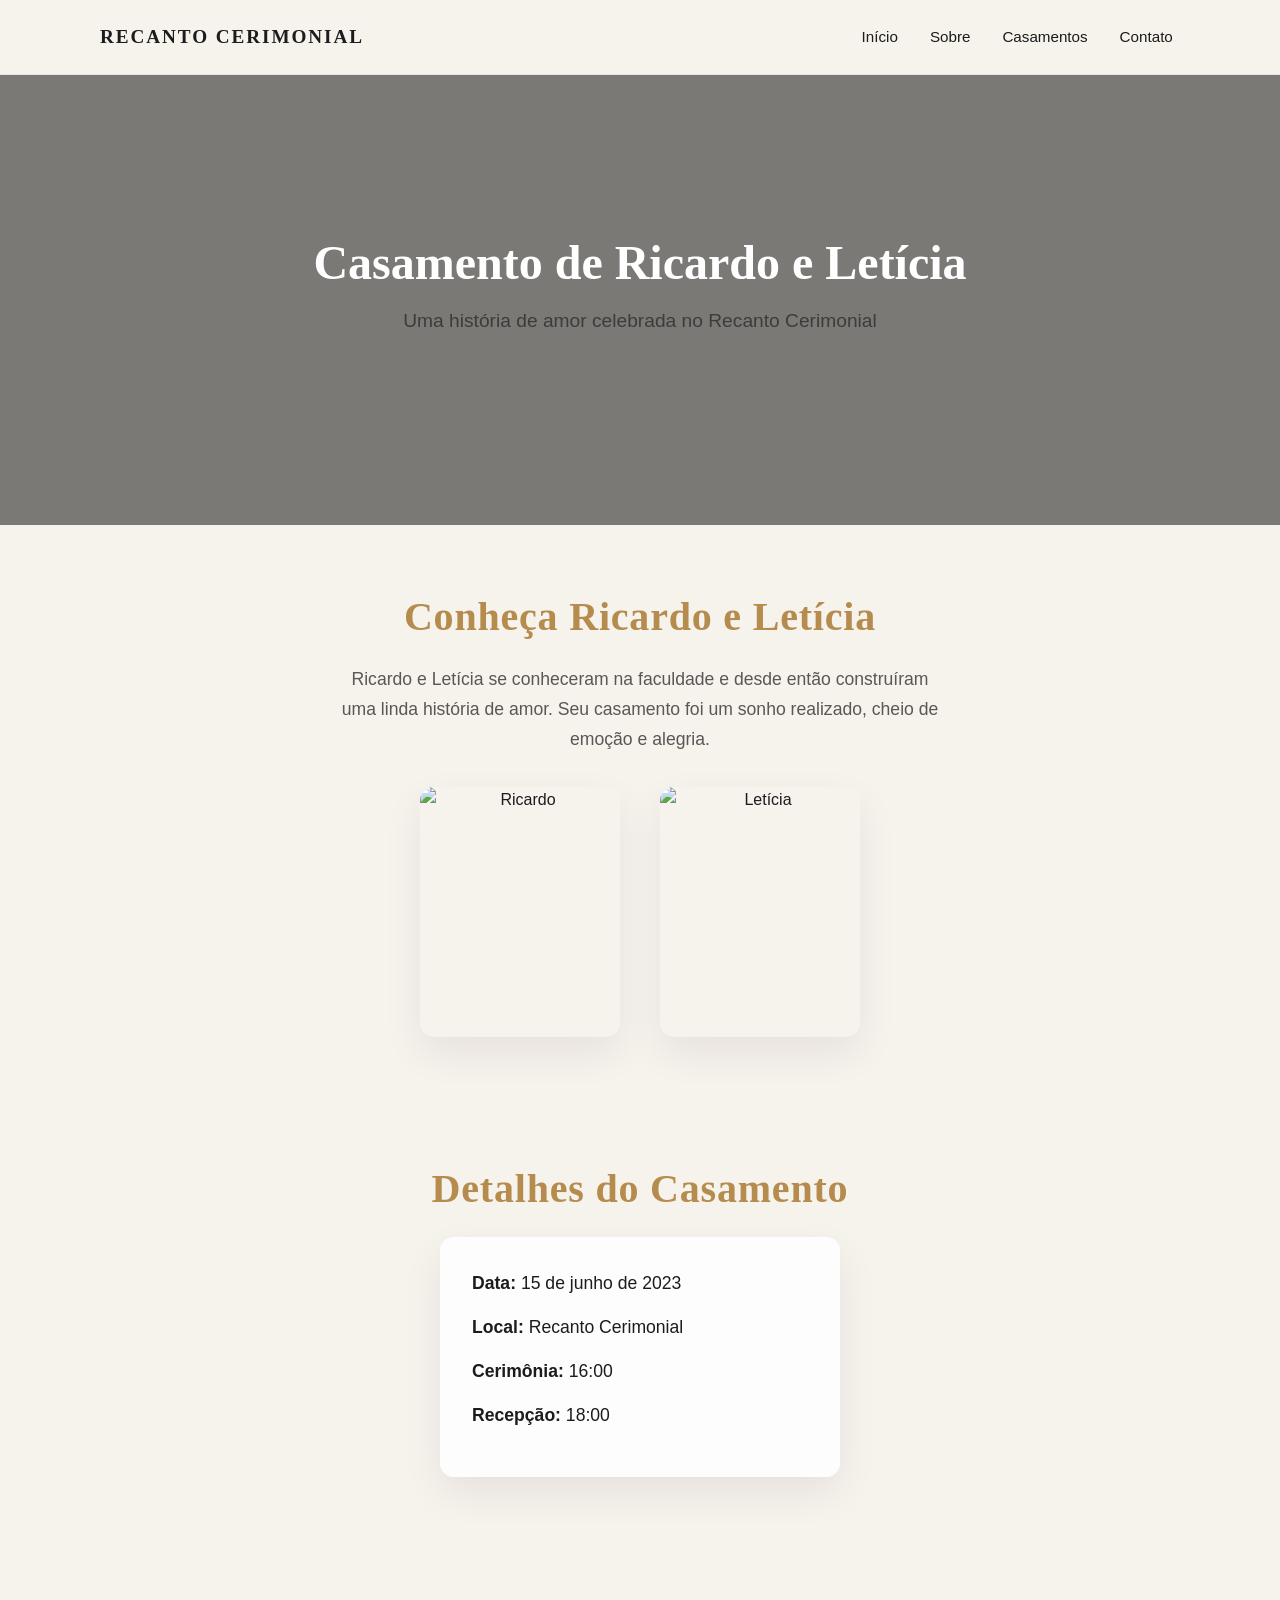
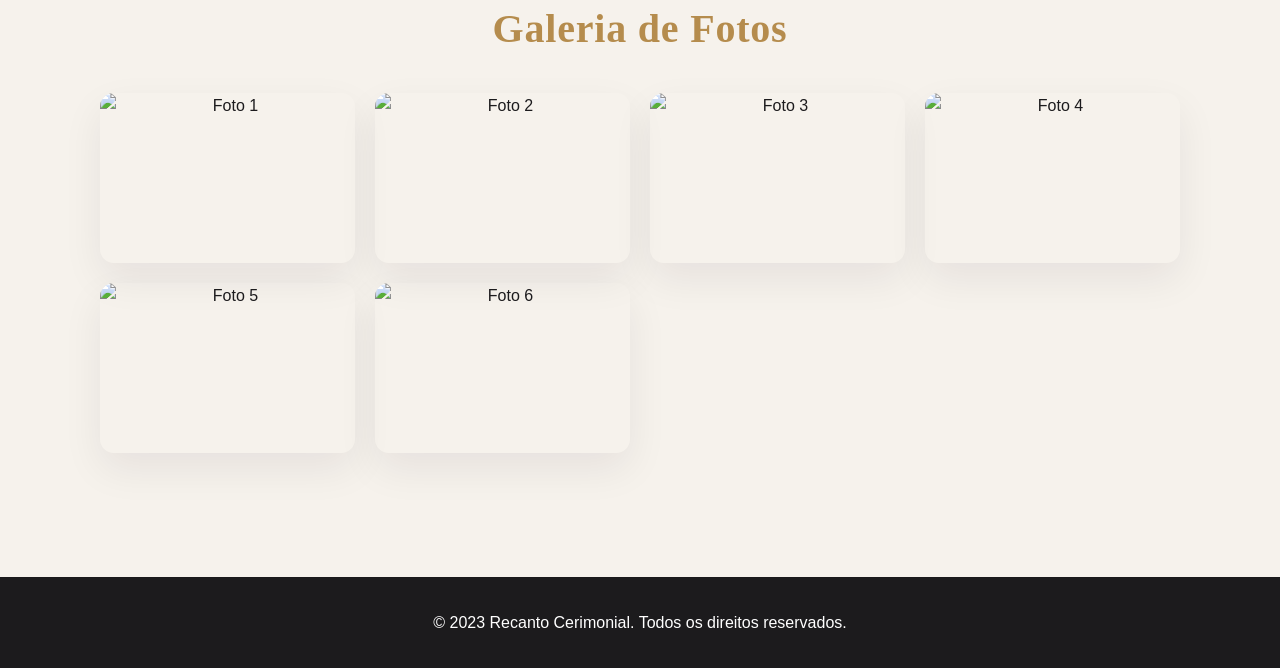
==== Recanto Cerimonial/RicardoLeticia.html @ 312cc9d9 "Pagina exemplo" ====
<!DOCTYPE html>
<html lang="pt-BR">
<head>
    <meta charset="UTF-8">
    <meta name="viewport" content="width=device-width, initial-scale=1.0">
    <title>Casamento de Ricardo e Letícia - Recanto Cerimonial</title>
    <link rel="stylesheet" href="css/styles.css">
    <link rel="stylesheet" href="css/RicardoLeticia.css">
</head>
<body>
    <!-- Header -->
    <header class="site-header">
        <div class="container header-inner">
            <a href="index.html" class="logo">Recanto Cerimonial</a>
            <nav class="nav">
                <a href="index.html">Início</a>
                <a href="#sobre">Sobre</a>
                <a href="#casamentos">Casamentos</a>
                <a href="#contato">Contato</a>
            </nav>
        </div>
    </header>

    <!-- Hero Section -->
    <section class="hero">
        <div class="container">
            <h1>Casamento de Ricardo e Letícia</h1>
            <p>Uma história de amor celebrada no Recanto Cerimonial</p>
        </div>
    </section>

    <!-- The Couple -->
    <section class="couple">
        <div class="container">
            <h2>Conheça Ricardo e Letícia</h2>
            <p>Ricardo e Letícia se conheceram na faculdade e desde então construíram uma linda história de amor. Seu casamento foi um sonho realizado, cheio de emoção e alegria.</p>
            <div class="couple-photos">
                <img src="images/ricardo.jpg" alt="Ricardo" width="200" height="250">
                <img src="images/leticia.jpg" alt="Letícia" width="200" height="250">
            </div>
        </div>
    </section>

    <!-- Wedding Details -->
    <section class="details">
        <div class="container">
            <h2>Detalhes do Casamento</h2>
            <ul>
                <li><strong>Data:</strong> 15 de junho de 2023</li>
                <li><strong>Local:</strong> Recanto Cerimonial</li>
                <li><strong>Cerimônia:</strong> 16:00</li>
                <li><strong>Recepção:</strong> 18:00</li>
            </ul>
        </div>
    </section>

    <!-- Gallery -->
    <section class="gallery">
        <div class="container">
            <h2>Galeria de Fotos</h2>
            <div class="photos">
                <img src="images/wedding1.jpg" alt="Foto 1" width="300" height="200">
                <img src="images/wedding2.jpg" alt="Foto 2" width="300" height="200">
                <img src="images/wedding3.jpg" alt="Foto 3" width="300" height="200">
                <img src="images/wedding4.jpg" alt="Foto 4" width="300" height="200">
                <img src="images/wedding5.jpg" alt="Foto 5" width="300" height="200">
                <img src="images/wedding6.jpg" alt="Foto 6" width="300" height="200">
            </div>
        </div>
    </section>

    <!-- Footer -->
    <footer class="site-footer">
        <div class="container">
            <p>&copy; 2023 Recanto Cerimonial. Todos os direitos reservados.</p>
        </div>
    </footer>
</body>
</html>
---- Recanto Cerimonial/css/styles.css ----
/* Reset Básico */
* {
  box-sizing: border-box;
  margin: 0;
  padding: 0;
}

:root {
  --color-bg: #f6f2ec;
  --color-primary: #b58c4d;
  --color-primary-dark: #8c6d3f;
  --color-text: #1c1b1d;
  --color-muted: rgba(28, 27, 29, 0.72);
  --color-card: rgba(255, 255, 255, 0.88);
  --color-border: rgba(28, 27, 29, 0.12);
  --shadow: 0 16px 40px rgba(25, 21, 49, 0.07);
  --radius: 14px;
  --max-width: 1080px;
  --font: "Inter", -apple-system, BlinkMacSystemFont, "Segoe UI", Roboto, sans-serif;
  --font-heading: "Playfair Display", serif;
}

html, body {
  height: 100%;
}

body {
  font-family: var(--font);
  background: var(--color-bg);
  color: var(--color-text);
  line-height: 1.6;
}

::selection {
  background: rgba(181, 140, 77, 0.35);
}

a {
  color: inherit;
  text-decoration: none;
}

.container {
  width: min(92%, var(--max-width));
  margin: 0 auto;
}

/* Header */
.site-header {
  position: sticky;
  top: 0;
  background: rgba(246, 242, 236, 0.82);
  backdrop-filter: blur(12px);
  border-bottom: 1px solid rgba(0, 0, 0, 0.06);
  z-index: 10;
}

.header-inner {
  display: flex;
  align-items: center;
  justify-content: space-between;
  padding: 1.2rem 0;
}

.logo {
  font-family: var(--font-heading);
  font-weight: 700;
  letter-spacing: 0.1em;
  font-size: 1.2rem;
  text-transform: uppercase;
}

.nav {
  display: flex;
  align-items: center;
  gap: 1.1rem;
}

.nav a {
  font-size: 0.95rem;
  padding: 0.35rem 0.45rem;
  border-radius: 10px;
  transition: background 0.2s ease;
  font-weight: 500;
}

.nav a:hover {
  background: rgba(181, 140, 77, 0.12);
}

.btn-primary {
  display: inline-flex;
  align-items: center;
  justify-content: center;
  padding: 0.75rem 1.35rem;
  background: linear-gradient(135deg, rgba(181, 140, 77, 1), rgba(140, 109, 63, 1));
  border: none;
  border-radius: 999px;
  color: #fff;
  cursor: pointer;
  font-weight: 600;
  transition: transform 0.2s ease, box-shadow 0.2s ease;
  text-decoration: none;
}

.btn-primary:hover {
  transform: translateY(-1px);
  box-shadow: 0 18px 45px rgba(181, 140, 77, 0.35);
}

/* Hero */
.hero {
  padding: 5rem 0 4rem;
  background: radial-gradient(circle at top center, rgba(255,255,255,0.7) 0%, rgba(246,242,236,1) 55%);
}

.hero-content {
  display: grid;
  grid-template-columns: 1.1fr 1fr;
  gap: 3rem;
  align-items: center;
}

.hero h1 {
  font-family: var(--font-heading);
  font-size: clamp(2rem, 4vw, 3.1rem);
  margin-bottom: 1.1rem;
  line-height: 1.15;
}

.hero p {
  margin-bottom: 1.8rem;
  color: var(--color-muted);
  max-width: 520px;
}

.hero-image {
  height: 420px;
  border-radius: calc(var(--radius) * 1.2);
  background: linear-gradient(140deg, rgba(0, 0, 0, 0.42), rgba(0, 0, 0, 0.12)),
    url("https://storage.alboom.ninja/sites/5809/albuns/1065641/onde-casar-em-gramado-casamento-dos-sonhos.jpg?t=1663327310") center/cover no-repeat;
  box-shadow: var(--shadow);
  border: 1px solid var(--color-border);
}

/* Seções */
section {
  padding: 4rem 0;
}

section h2 {
  font-size: 2rem;
  margin-bottom: 1.1rem;
  text-align: center;
  font-family: var(--font-heading);
  letter-spacing: 0.02em;
}

section p {
  color: var(--color-muted);
  text-align: center;
  max-width: 760px;
  margin: 0 auto 2.4rem;
}

.sobre {
  background: rgba(255, 255, 255, 0.75);
}

.servicos .cards {
  display: grid;
  grid-template-columns: repeat(auto-fit, minmax(240px, 1fr));
  gap: 1.6rem;
  margin-top: 1.5rem;
}

.card {
  padding: 1.8rem 1.6rem;
  border-radius: var(--radius);
  background: var(--color-card);
  box-shadow: var(--shadow);
  border: 1px solid var(--color-border);
}

.card h3 {
  margin-bottom: 0.7rem;
  font-family: var(--font-heading);
}

/* Form */
.agendar .form {
  max-width: 800px;
  margin: 0 auto;
  padding: 2.2rem;
  border-radius: var(--radius);
  background: rgba(255, 255, 255, 0.85);
  box-shadow: var(--shadow);
  border: 1px solid var(--color-border);
}

.form-grid {
  display: grid;
  grid-template-columns: repeat(auto-fit, minmax(220px, 1fr));
  gap: 1.25rem;
}

label {
  display: flex;
  flex-direction: column;
  font-weight: 600;
  font-size: 0.95rem;
  color: var(--color-text);
}

input,
textarea {
  margin-top: 0.6rem;
  padding: 0.75rem 0.85rem;
  border-radius: 12px;
  border: 1px solid rgba(28, 27, 29, 0.14);
  background: rgba(255, 255, 255, 0.9);
  font-family: inherit;
  font-size: 0.95rem;
  color: var(--color-text);
}

input:focus,
textarea:focus {
  outline: none;
  border-color: rgba(181, 140, 77, 0.8);
  box-shadow: 0 0 0 4px rgba(181, 140, 77, 0.18);
}

.full-width {
  width: 100%;
  margin-top: 1.4rem;
}

.form button {
  margin-top: 1.6rem;
  width: 100%;
  letter-spacing: 0.04em;
}

/* Depoimentos */
.depoimentos {
  background: rgba(255, 255, 255, 0.6);
}

.testimonials {
  display: grid;
  grid-template-columns: repeat(auto-fit, minmax(240px, 1fr));
  gap: 1.4rem;
  margin-top: 1.2rem;
}

blockquote {
  padding: 1.6rem;
  border-radius: var(--radius);
  background: var(--color-card);
  box-shadow: var(--shadow);
  border-left: 4px solid rgba(181, 140, 77, 0.9);
  color: var(--color-muted);
  font-style: italic;
}

blockquote footer {
  margin-top: 1rem;
  font-weight: 600;
  color: var(--color-text);
  font-style: normal;
}

/* Rodapé */
.site-footer {
  padding: 2.5rem 0 1.5rem;
  background: rgba(25, 21, 49, 0.04);
  border-top: 1px solid rgba(0, 0, 0, 0.06);
}

.footer-inner {
  display: flex;
  flex-wrap: wrap;
  gap: 2rem;
  justify-content: space-between;
  align-items: flex-start;
}

.footer-inner h3 {
  margin-bottom: 0.75rem;
}

.footer-links {
  display: flex;
  flex-direction: column;
  gap: 0.35rem;
}

.footer-links a {
  font-weight: 600;
  color: var(--color-muted);
}

.footer-links a:hover {
  color: var(--color-text);
}

.footer-bottom {
  margin-top: 2rem;
  text-align: center;
  color: var(--color-muted);
  font-size: 0.9rem;
}

/* Responsividade */
@media (max-width: 900px) {
  .hero-content {
    grid-template-columns: 1fr;
  }

  .hero-image {
    height: 320px;
  }

  .header-inner {
    flex-direction: column;
    gap: 1rem;
  }

  .nav {
    flex-wrap: wrap;
    justify-content: center;
  }
}

@media (max-width: 520px) {
  .btn-primary {
    width: 100%;
  }

  .form button {
    max-width: 420px;
  }
}
---- Recanto Cerimonial/css/RicardoLeticia.css ----
/* Estilos específicos para a página de Ricardo e Letícia */

.hero {
    background: linear-gradient(rgba(0,0,0,0.5), rgba(0,0,0,0.5)), url('images/hero-wedding.jpg') center/cover no-repeat;
    color: white;
    text-align: center;
    padding: 100px 0;
    min-height: 50vh;
    display: flex;
    align-items: center;
}

.hero h1 {
    font-family: var(--font-heading);
    font-size: 3rem;
    margin-bottom: 1rem;
}

.hero p {
    font-size: 1.2rem;
    opacity: 0.9;
}

.couple, .details, .gallery {
    padding: 60px 0;
    text-align: center;
}

.couple h2, .details h2, .gallery h2 {
    font-family: var(--font-heading);
    font-size: 2.5rem;
    margin-bottom: 1rem;
    color: var(--color-primary);
}

.couple p {
    max-width: 600px;
    margin: 0 auto 2rem;
    font-size: 1.1rem;
    line-height: 1.7;
}

.couple-photos {
    display: flex;
    justify-content: center;
    gap: 40px;
    flex-wrap: wrap;
}

.couple-photos img {
    border-radius: var(--radius);
    box-shadow: var(--shadow);
    transition: transform 0.3s ease;
}

.couple-photos img:hover {
    transform: scale(1.05);
}

.details ul {
    list-style: none;
    max-width: 400px;
    margin: 0 auto;
    text-align: left;
    background: var(--color-card);
    padding: 2rem;
    border-radius: var(--radius);
    box-shadow: var(--shadow);
}

.details li {
    margin-bottom: 1rem;
    font-size: 1.1rem;
}

.photos {
    display: grid;
    grid-template-columns: repeat(auto-fit, minmax(250px, 1fr));
    gap: 20px;
    margin-top: 2rem;
}

.photos img {
    width: 100%;
    height: auto;
    border-radius: var(--radius);
    box-shadow: var(--shadow);
    transition: transform 0.3s ease;
}

.photos img:hover {
    transform: scale(1.02);
}

.site-footer {
    background: var(--color-text);
    color: white;
    text-align: center;
    padding: 2rem 0;
    margin-top: 4rem;
}

/* Responsividade */
@media (max-width: 768px) {
    .hero h1 {
        font-size: 2rem;
    }
    .couple h2, .details h2, .gallery h2 {
        font-size: 2rem;
    }
    .couple-photos {
        gap: 20px;
    }
    .photos {
        grid-template-columns: repeat(auto-fit, minmax(200px, 1fr));
    }
}
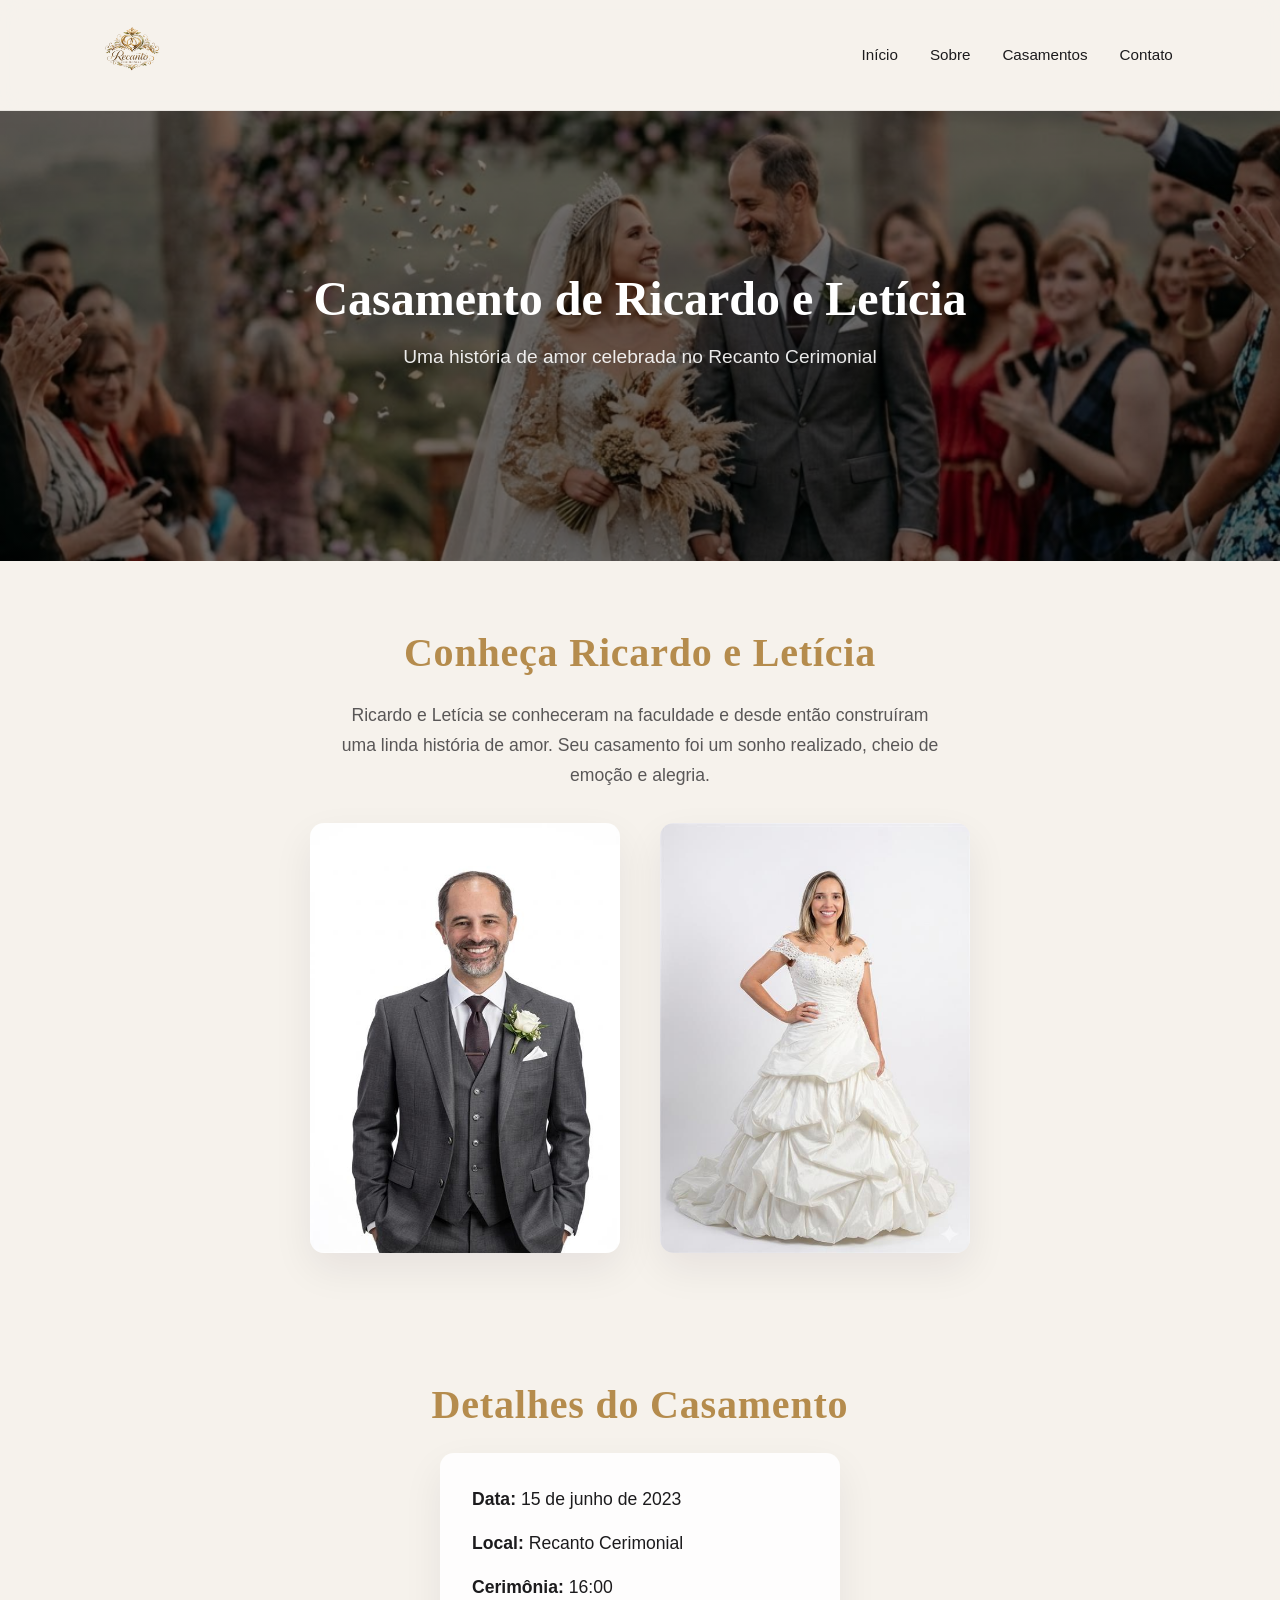
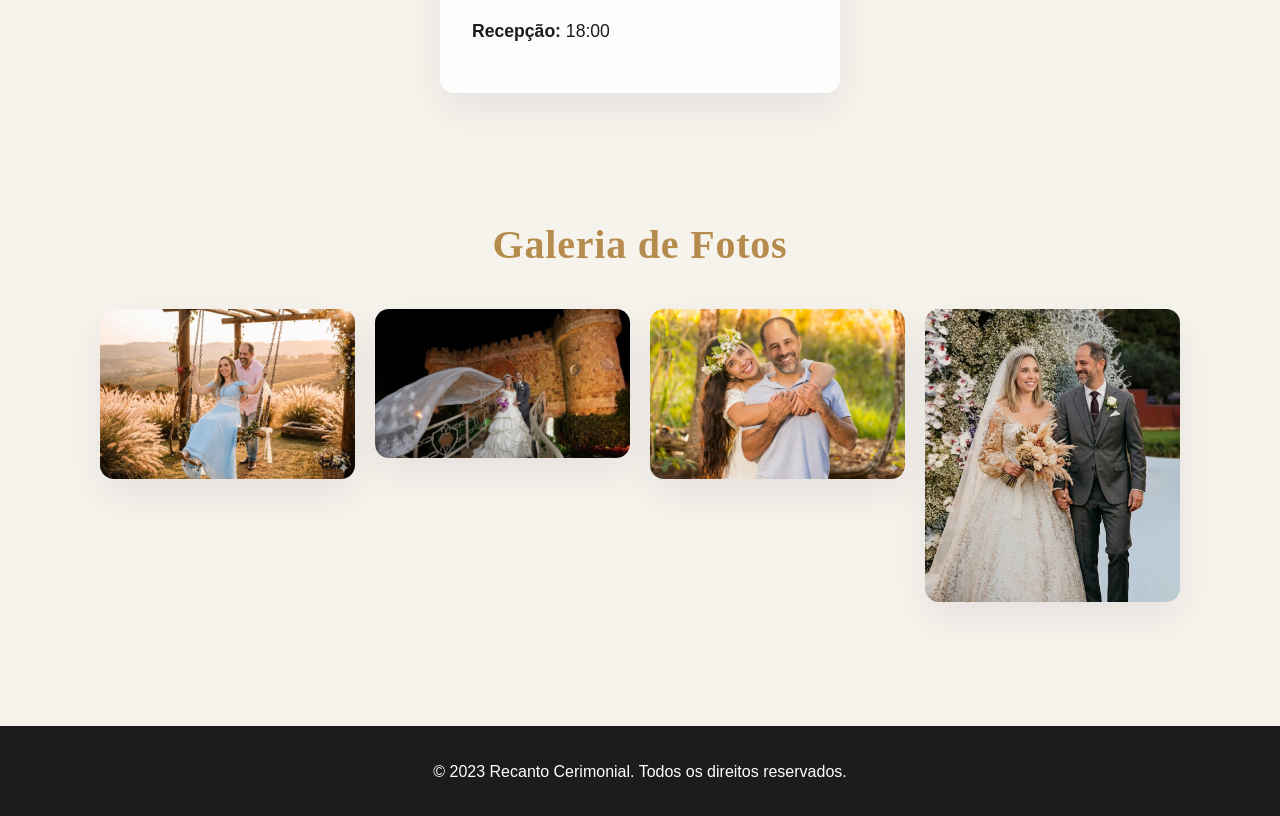
==== commit f73fb31e: "Imagens do Ricardo e Letícia" ====
--- a/Recanto Cerimonial/RicardoLeticia.html
+++ b/Recanto Cerimonial/RicardoLeticia.html
@@ -11,7 +11,7 @@
     <!-- Header -->
     <header class="site-header">
         <div class="container header-inner">
-            <a href="index.html" class="logo">Recanto Cerimonial</a>
+            <a href="index.html"><img src="./IMAGENS/Logo.png" alt="Logo Recanto Cerimonial" class="logo"></a>
             <nav class="nav">
                 <a href="index.html">Início</a>
                 <a href="#sobre">Sobre</a>
@@ -25,7 +25,7 @@
     <section class="hero">
         <div class="container">
             <h1>Casamento de Ricardo e Letícia</h1>
-            <p>Uma história de amor celebrada no Recanto Cerimonial</p>
+            <p style="color: white;">Uma história de amor celebrada no Recanto Cerimonial</p>
         </div>
     </section>
 
@@ -35,8 +35,8 @@
             <h2>Conheça Ricardo e Letícia</h2>
             <p>Ricardo e Letícia se conheceram na faculdade e desde então construíram uma linda história de amor. Seu casamento foi um sonho realizado, cheio de emoção e alegria.</p>
             <div class="couple-photos">
-                <img src="images/ricardo.jpg" alt="Ricardo" width="200" height="250">
-                <img src="images/leticia.jpg" alt="Letícia" width="200" height="250">
+                <img src="./IMAGENS/ricardo.jpg" alt="Ricardo" width="310" height="430">
+                <img src="./IMAGENS/leticia.jpg" alt="Letícia" width="310" height="430">
             </div>
         </div>
     </section>
@@ -59,12 +59,10 @@
         <div class="container">
             <h2>Galeria de Fotos</h2>
             <div class="photos">
-                <img src="images/wedding1.jpg" alt="Foto 1" width="300" height="200">
-                <img src="images/wedding2.jpg" alt="Foto 2" width="300" height="200">
-                <img src="images/wedding3.jpg" alt="Foto 3" width="300" height="200">
-                <img src="images/wedding4.jpg" alt="Foto 4" width="300" height="200">
-                <img src="images/wedding5.jpg" alt="Foto 5" width="300" height="200">
-                <img src="images/wedding6.jpg" alt="Foto 6" width="300" height="200">
+                <img src="./IMAGENS/Foto1.png" alt="Foto 1" width="300" height="200">
+                <img src="./IMAGENS/Foto2.png" alt="Foto 2" width="300" height="200">
+                <img src="./IMAGENS/Foto3.png" alt="Foto 3" width="300" height="200">
+                <img src="./IMAGENS/Foto4.png" alt="Foto 4" width="300" height="200">
             </div>
         </div>
     </section>
--- a/Recanto Cerimonial/css/styles.css
+++ b/Recanto Cerimonial/css/styles.css
@@ -68,6 +68,7 @@
   letter-spacing: 0.1em;
   font-size: 1.2rem;
   text-transform: uppercase;
+  width: 5vw;
 }
 
 .nav {
--- a/Recanto Cerimonial/css/RicardoLeticia.css
+++ b/Recanto Cerimonial/css/RicardoLeticia.css
@@ -1,7 +1,7 @@
 /* Estilos específicos para a página de Ricardo e Letícia */
 
 .hero {
-    background: linear-gradient(rgba(0,0,0,0.5), rgba(0,0,0,0.5)), url('images/hero-wedding.jpg') center/cover no-repeat;
+    background: linear-gradient(rgba(0,0,0,0.5), rgba(0,0,0,0.5)), url("../IMAGENS/CasamentoFundo.png") center/cover no-repeat;
     color: white;
     text-align: center;
     padding: 100px 0;
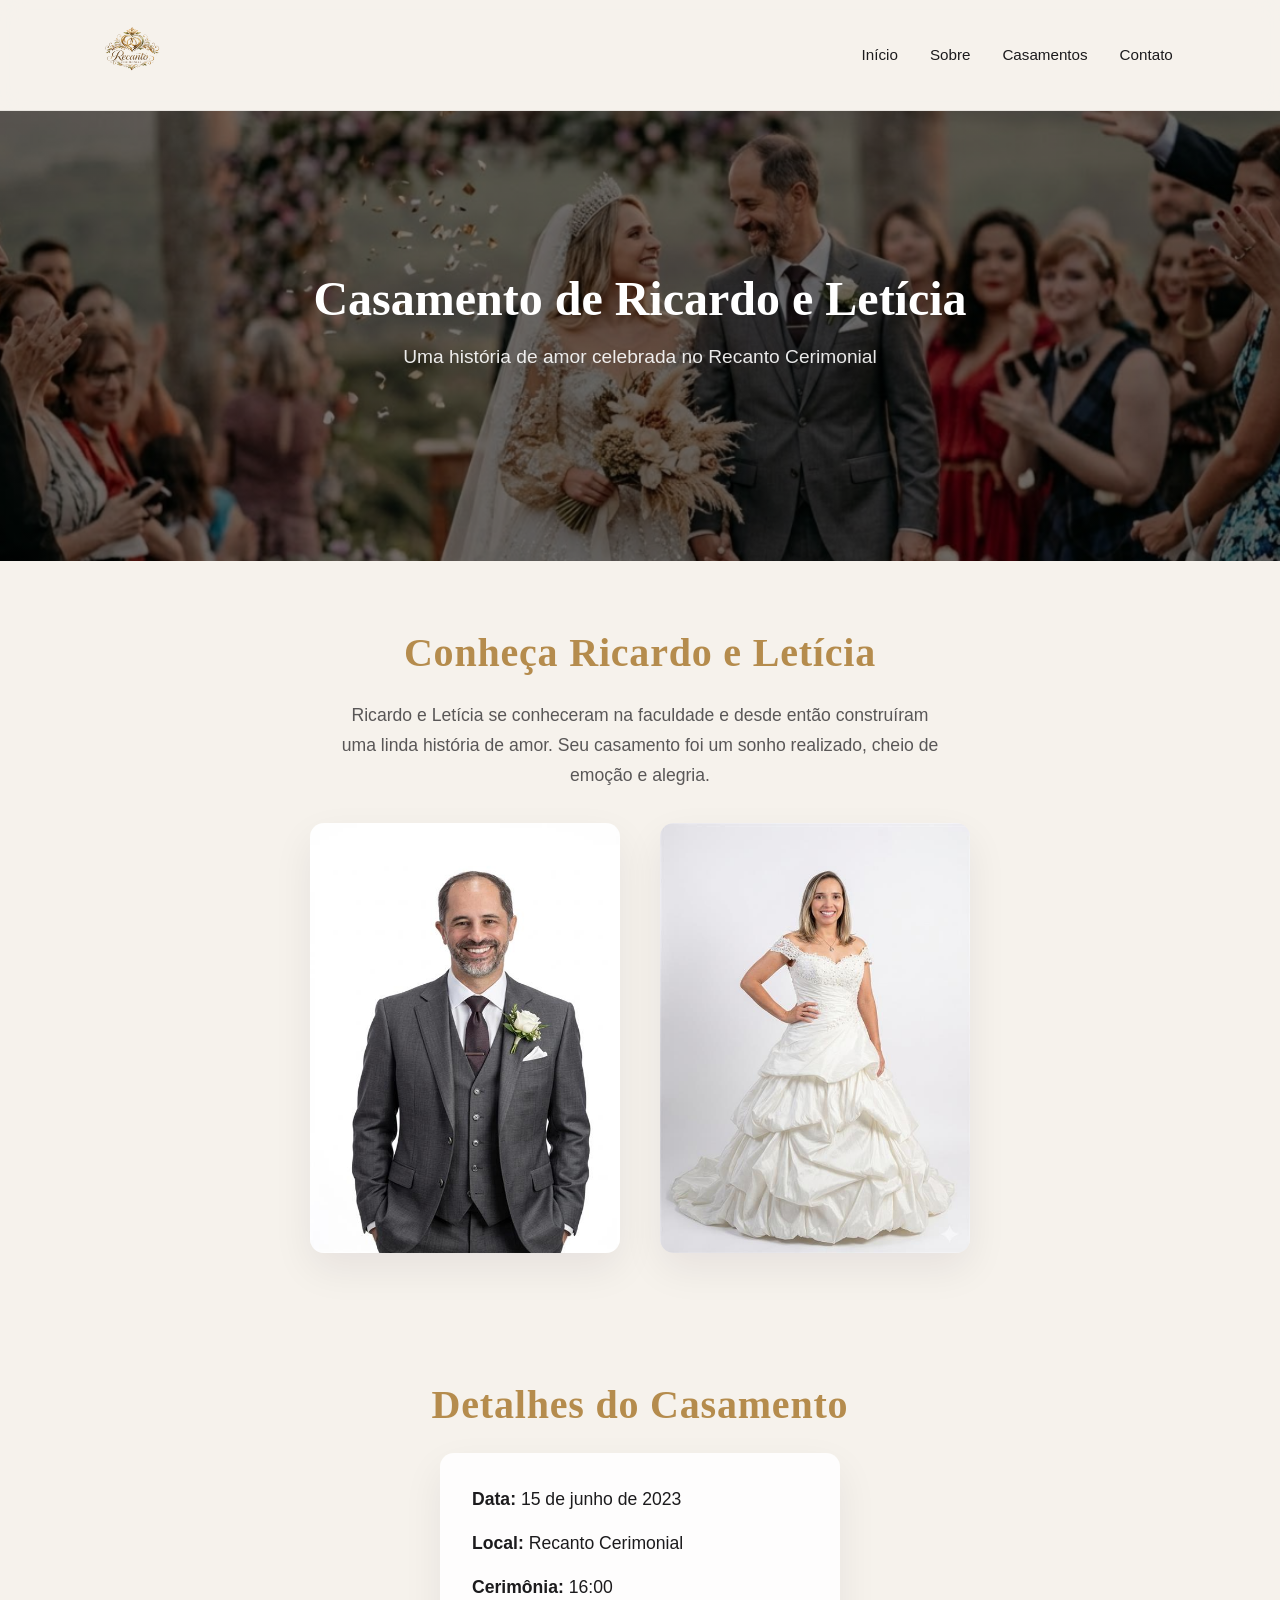
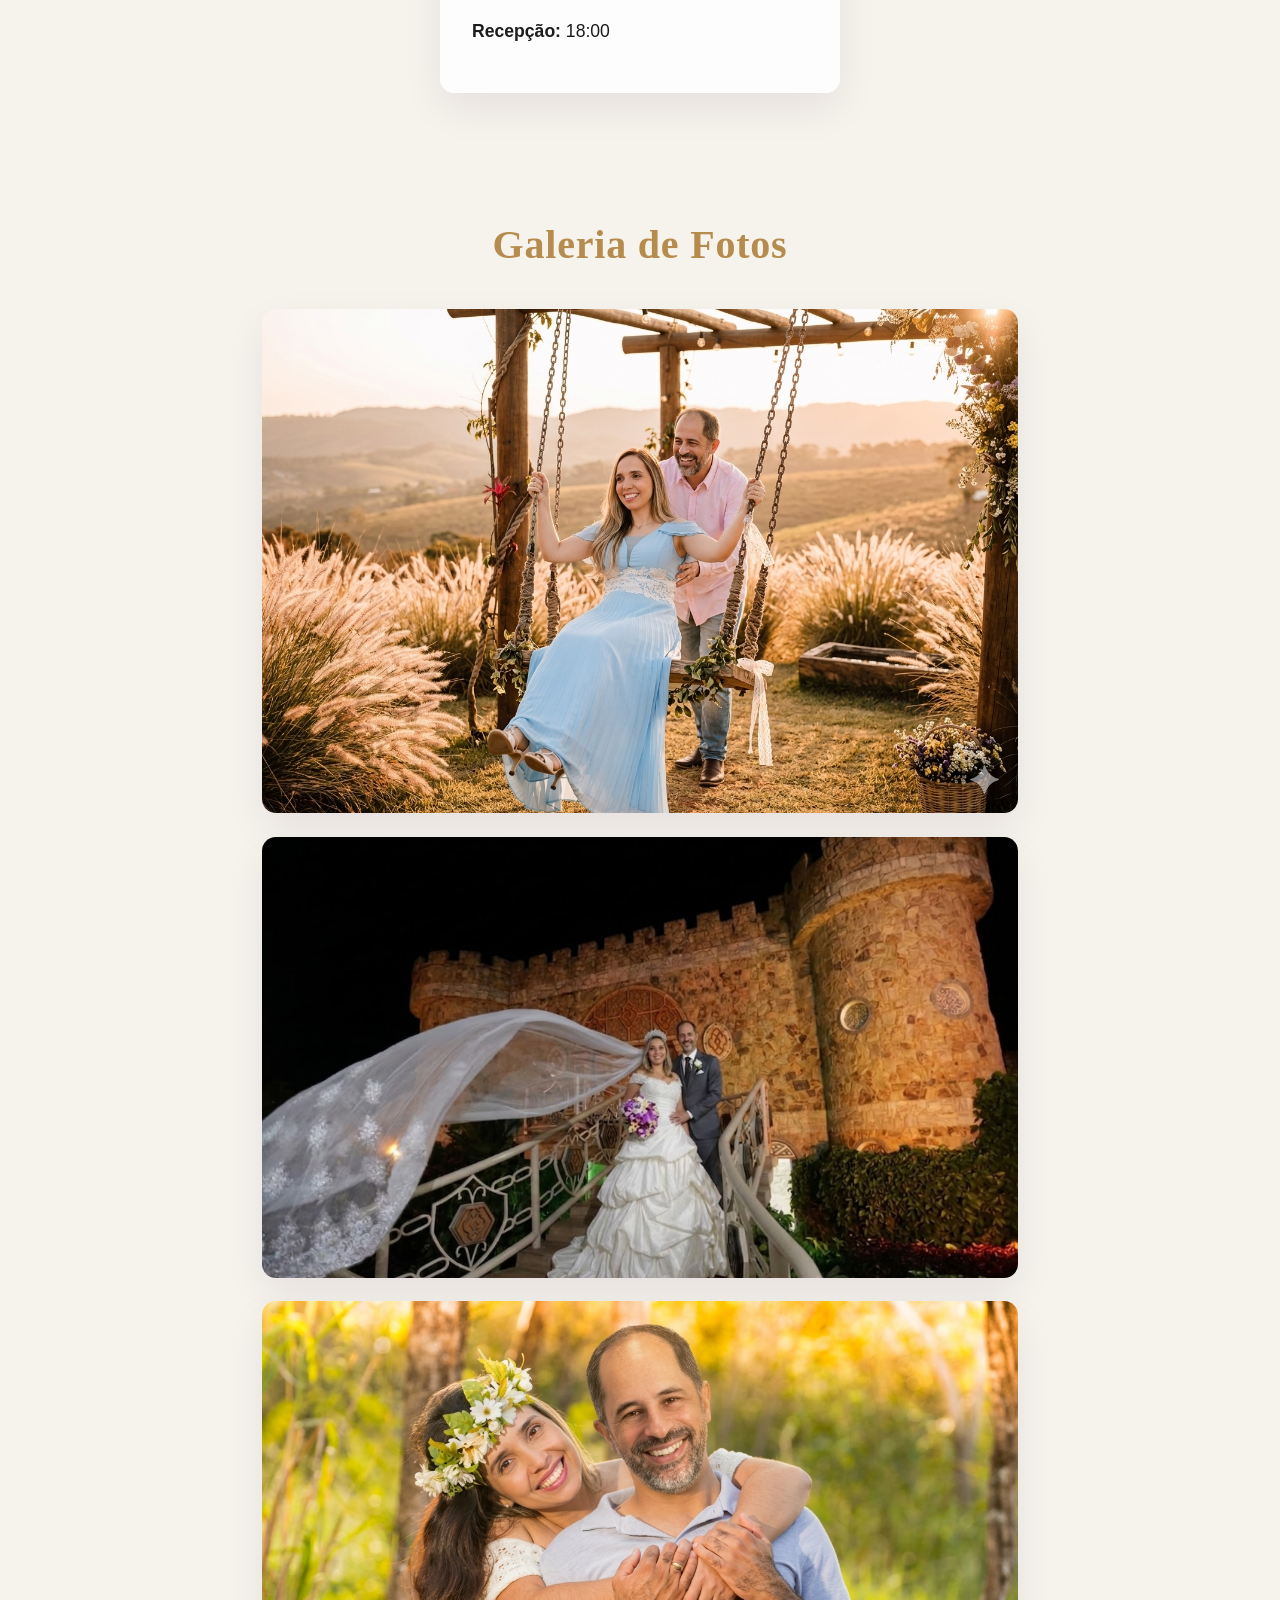
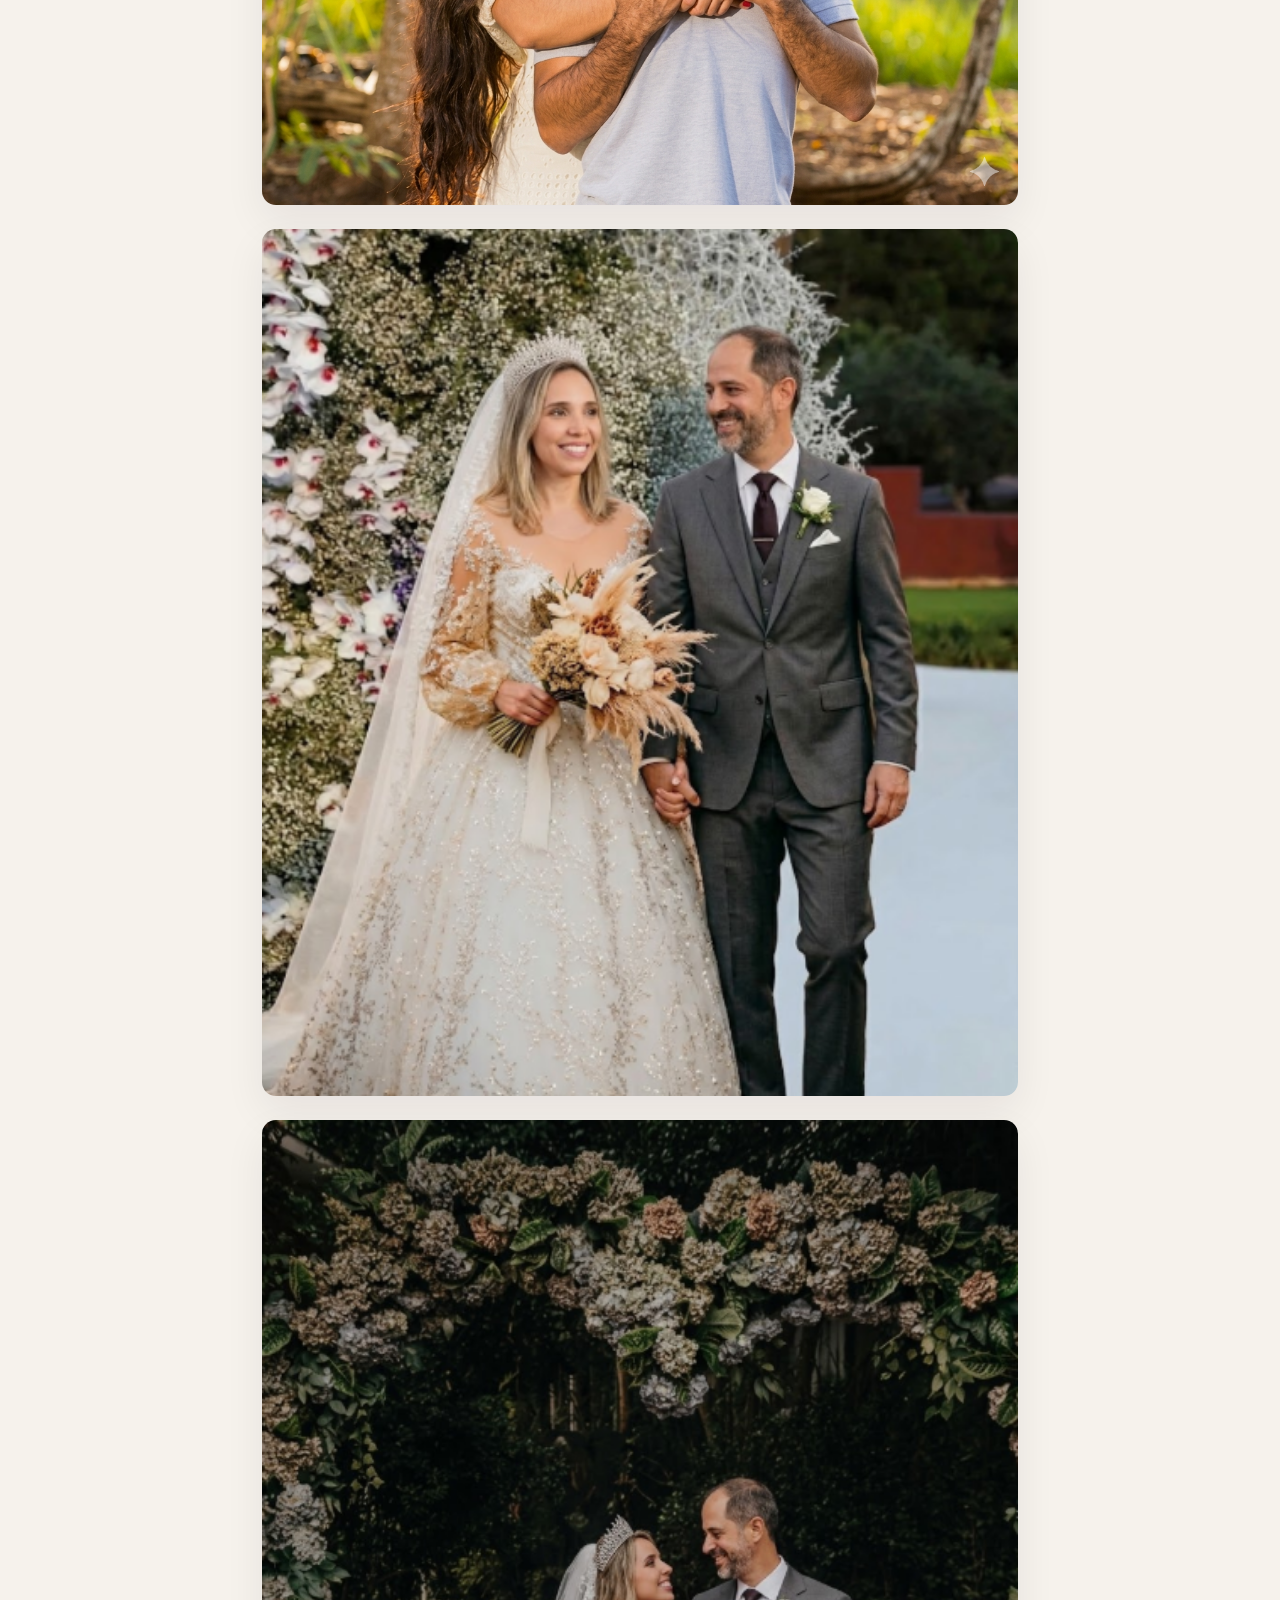
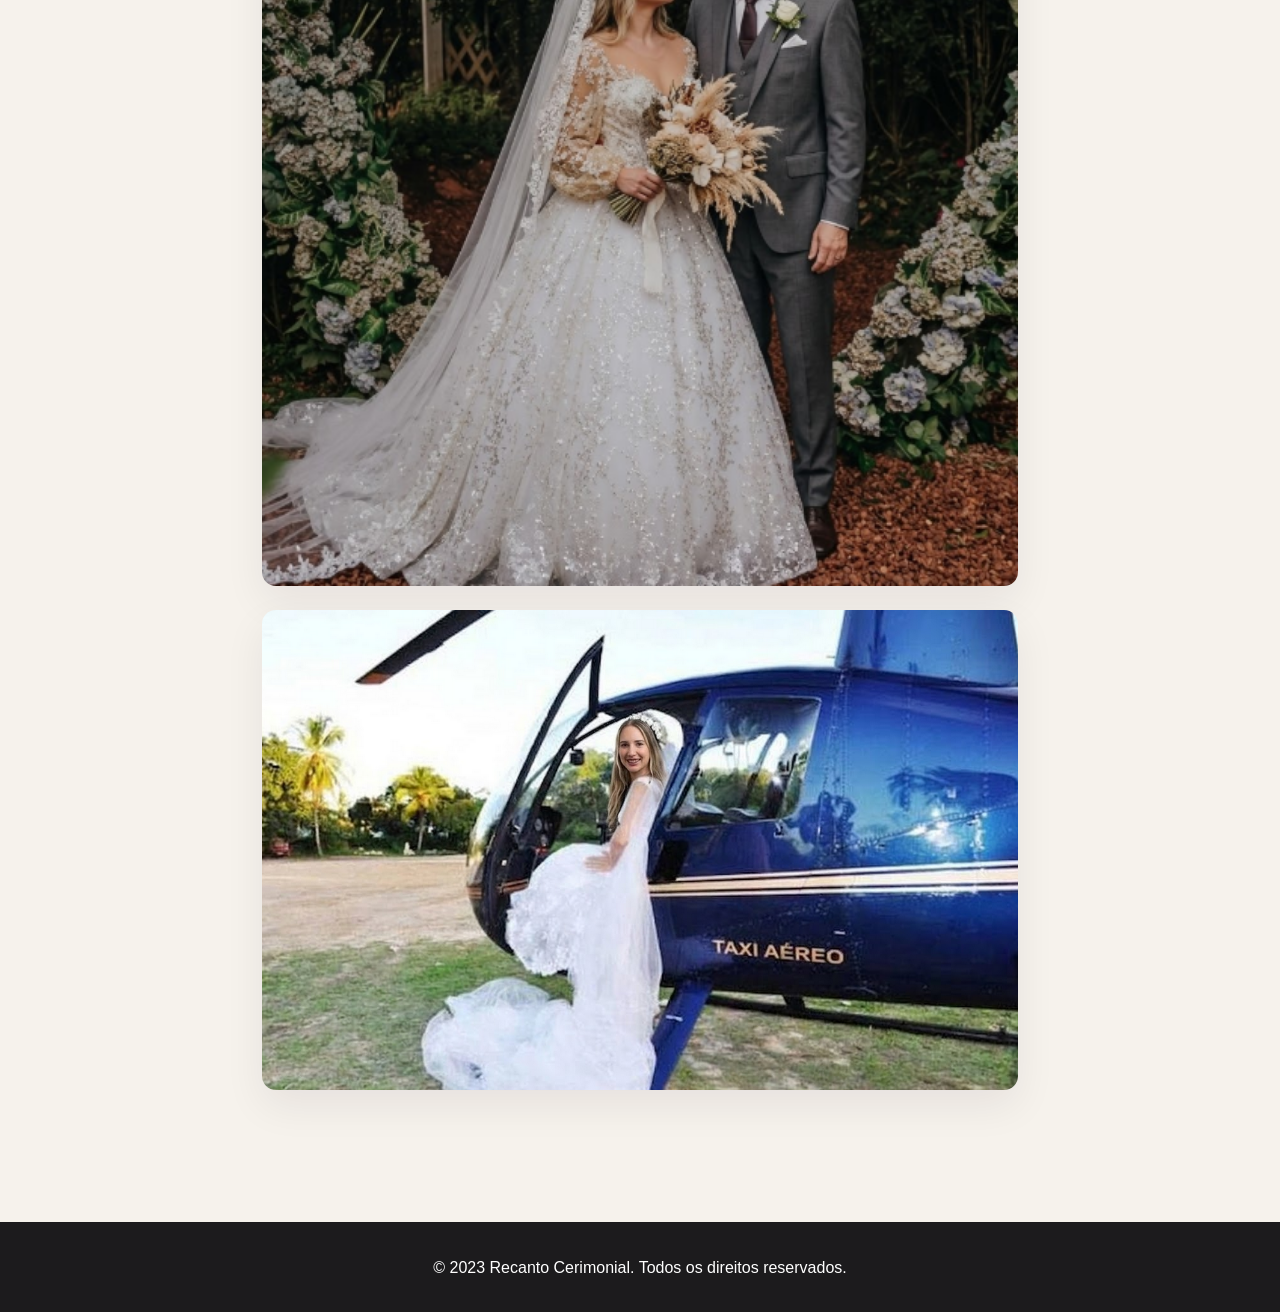
==== commit e73421cb: "Arrumei a parte dos clientes satisfeitos" ====
--- a/Recanto Cerimonial/RicardoLeticia.html
+++ b/Recanto Cerimonial/RicardoLeticia.html
@@ -59,10 +59,14 @@
         <div class="container">
             <h2>Galeria de Fotos</h2>
             <div class="photos">
-                <img src="./IMAGENS/Foto1.png" alt="Foto 1" width="300" height="200">
-                <img src="./IMAGENS/Foto2.png" alt="Foto 2" width="300" height="200">
-                <img src="./IMAGENS/Foto3.png" alt="Foto 3" width="300" height="200">
-                <img src="./IMAGENS/Foto4.png" alt="Foto 4" width="300" height="200">
+                    <img src="./IMAGENS/Foto1.png" alt="Foto 1">
+                    <img src="./IMAGENS/Foto2.png" alt="Foto 2">
+
+                    <img src="./IMAGENS/Foto3.png" alt="Foto 3">
+                    <img src="./IMAGENS/Foto4.png" alt="Foto 4">
+
+                    <img src="./IMAGENS/Foto5.png" alt="Foto 5">
+                    <img src="./IMAGENS/Foto6.png" alt="Foto 6">
             </div>
         </div>
     </section>
--- a/Recanto Cerimonial/css/RicardoLeticia.css
+++ b/Recanto Cerimonial/css/RicardoLeticia.css
@@ -74,14 +74,12 @@
 }
 
 .photos {
-    display: grid;
     grid-template-columns: repeat(auto-fit, minmax(250px, 1fr));
-    gap: 20px;
-    margin-top: 2rem;
 }
 
 .photos img {
-    width: 100%;
+    margin-top: 1rem;
+    width: 70%;
     height: auto;
     border-radius: var(--radius);
     box-shadow: var(--shadow);
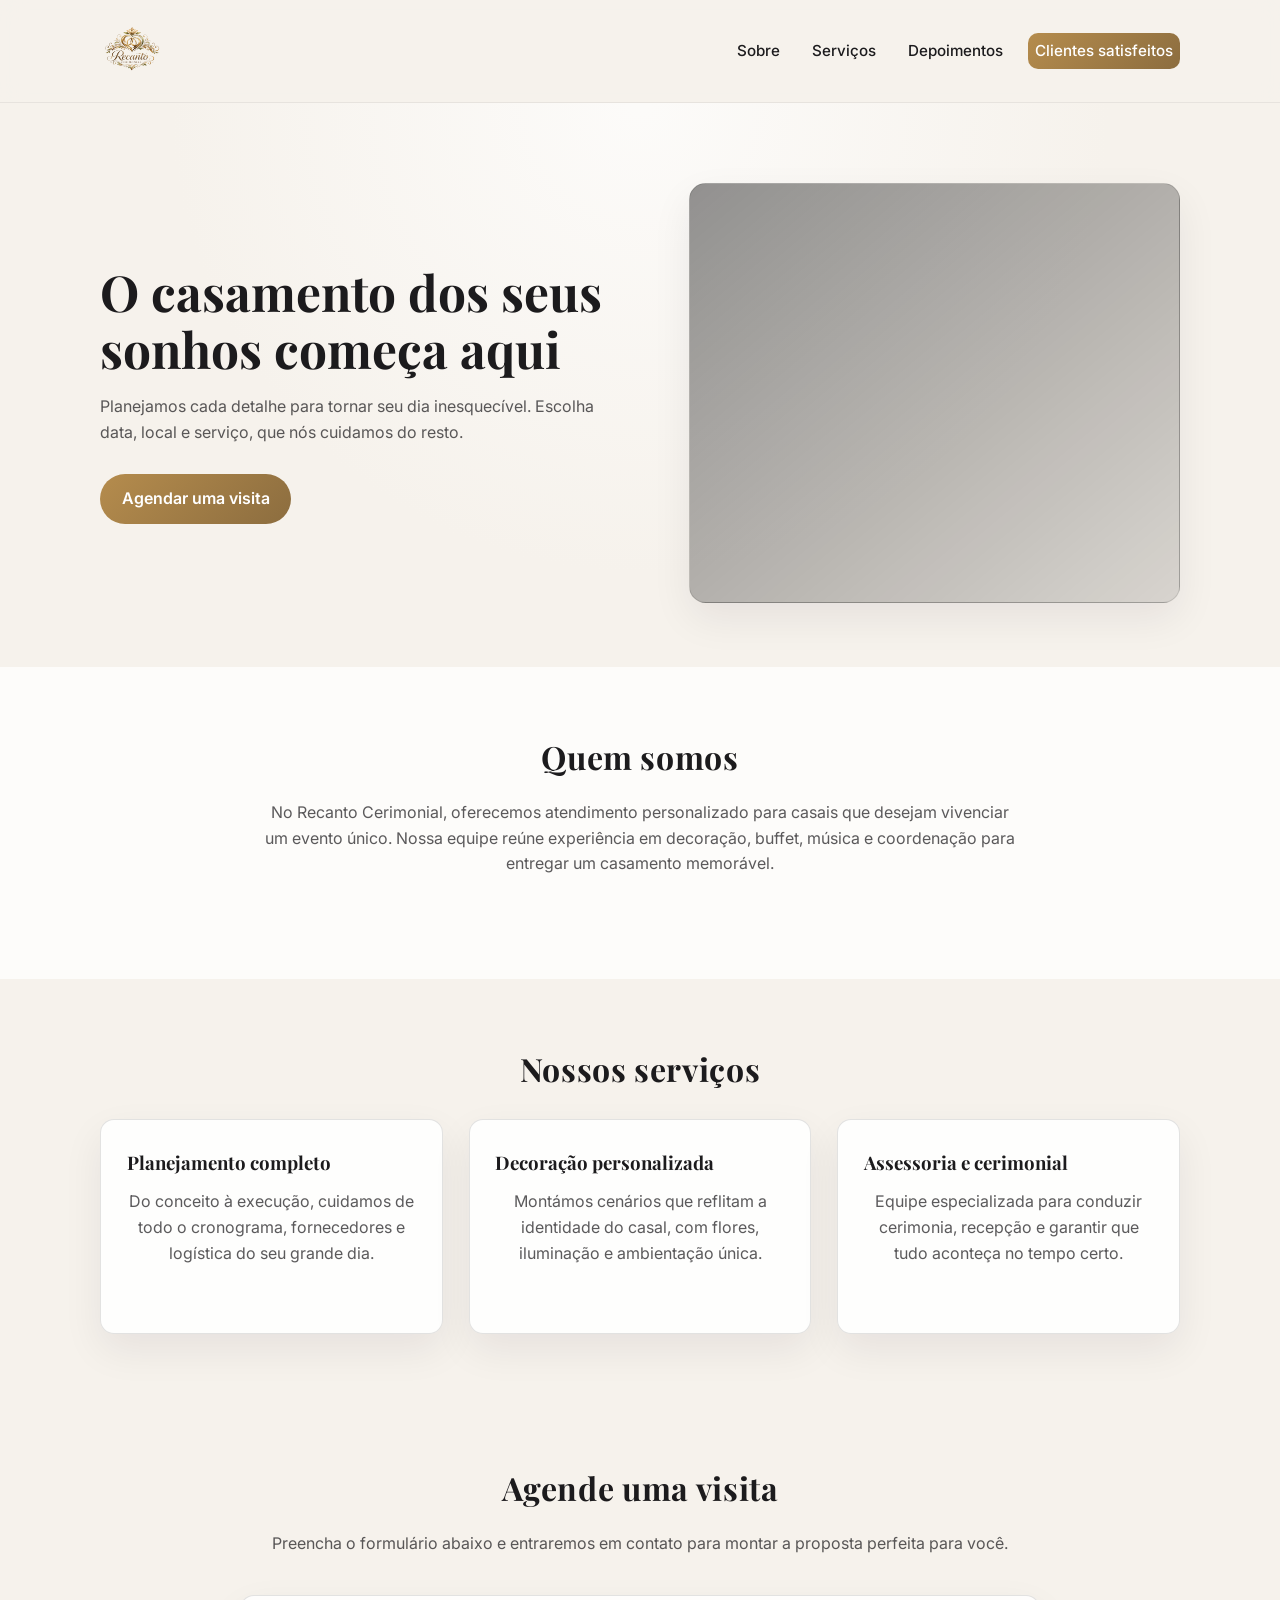
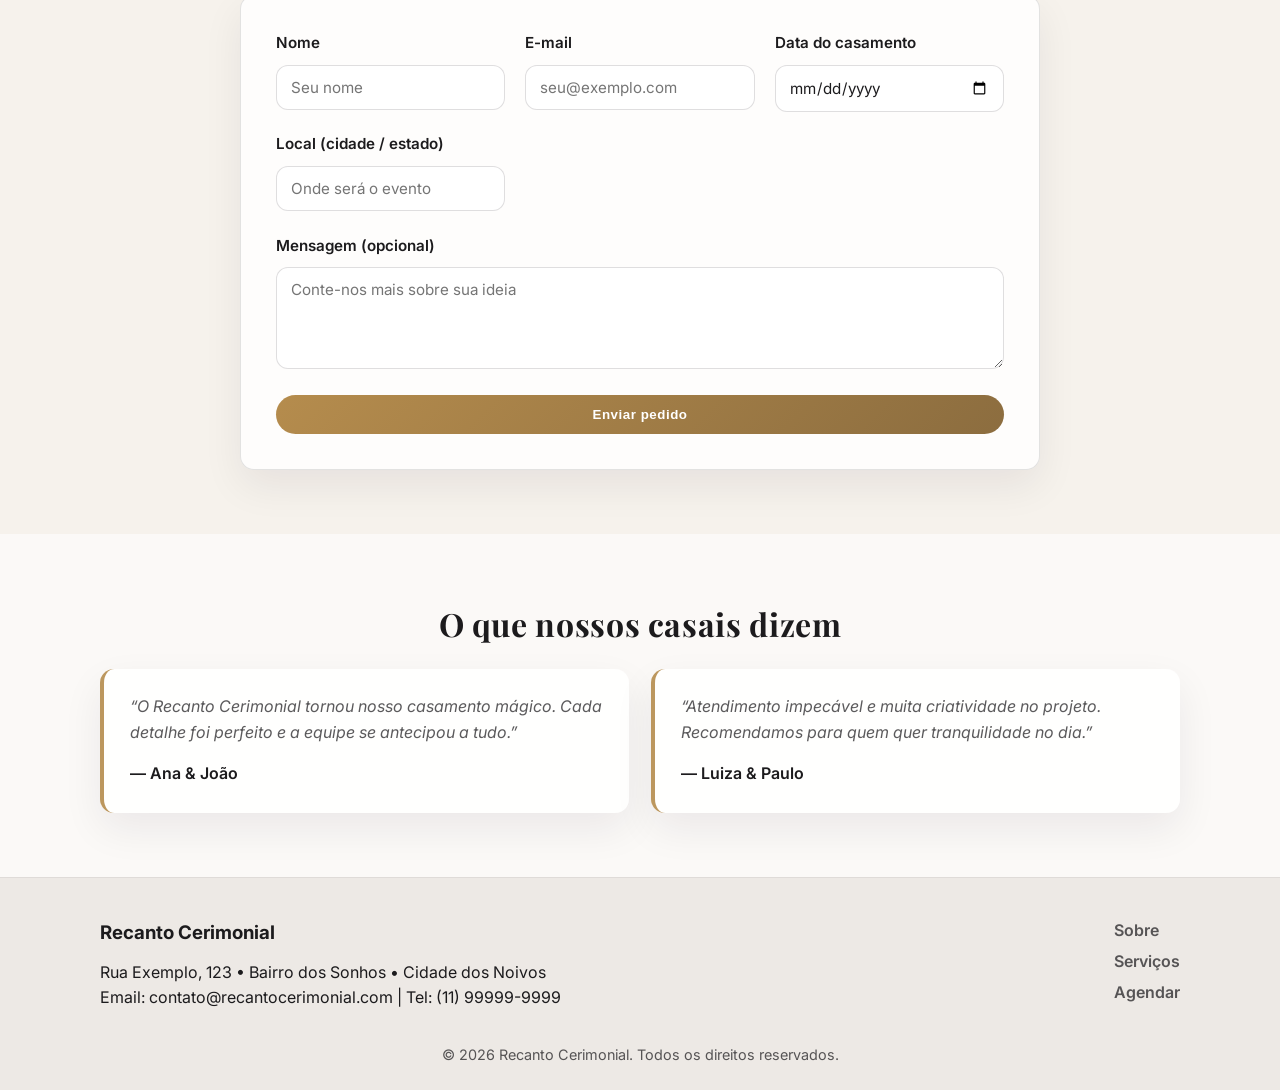
==== commit 1a6a8b33: "Revise RicardoLeticia.html for bilingual support" ====
--- a/Recanto Cerimonial/RicardoLeticia.html
+++ b/Recanto Cerimonial/RicardoLeticia.html
@@ -1,81 +1,138 @@
 <!DOCTYPE html>
-<html lang="pt-BR">
-<head>
-    <meta charset="UTF-8">
-    <meta name="viewport" content="width=device-width, initial-scale=1.0">
-    <title>Casamento de Ricardo e Letícia - Recanto Cerimonial</title>
-    <link rel="stylesheet" href="css/styles.css">
-    <link rel="stylesheet" href="css/RicardoLeticia.css">
-</head>
-<body>
-    <!-- Header -->
-    <header class="site-header">
-        <div class="container header-inner">
-            <a href="index.html"><img src="./IMAGENS/Logo.png" alt="Logo Recanto Cerimonial" class="logo"></a>
-            <nav class="nav">
-                <a href="index.html">Início</a>
-                <a href="#sobre">Sobre</a>
-                <a href="#casamentos">Casamentos</a>
-                <a href="#contato">Contato</a>
-            </nav>
-        </div>
-    </header>
+<html lang="en">
+    <head>
+        <meta charset="UTF-8">
+        <meta name="viewport" content="width=device-width, initial-scale=1.0">
+        <title>Recanto Cerimonial - Agende o seu casamento</title>
+        <link rel="preconnect" href="https://fonts.googleapis.com">
+        <link rel="preconnect" href="https://fonts.gstatic.com" crossorigin>
+        <link href="https://fonts.googleapis.com/css2?family=Playfair+Display:wght@500;600;700&family=Inter:wght@300;400;500;600&display=swap" rel="stylesheet">
+        <link rel="stylesheet" href="css/styles.css">
+        <link rel="icon" type="image/png" href="IMAGENS/logohome.png">
+    </head>
+    <body>
+        <header class="site-header">
+            <div class="container header-inner">
+                <img src="./IMAGENS/Logo.png" alt="Logo Recanto Cerimonial" class="logo">
+                <nav class="nav">
+                    <a href="#sobre">Sobre</a>
+                    <a href="#servicos">Serviços</a>
+                    <a href="#depoimentos">Depoimentos</a>
+                    <a class="btn-primary"href="RicardoLeticia.html">Clientes satisfeitos</a>
+                </nav>
+            </div>
+        </header>
 
-    <!-- Hero Section -->
-    <section class="hero">
-        <div class="container">
-            <h1>Casamento de Ricardo e Letícia</h1>
-            <p style="color: white;">Uma história de amor celebrada no Recanto Cerimonial</p>
-        </div>
-    </section>
+        <main>
+            <section class="hero" id="home">
+                <div class="container hero-content">
+                    <div>
+                        <h1>O casamento dos seus sonhos começa aqui</h1>
+                        <p style="text-align: left; margin-left: 0;">Planejamos cada detalhe para tornar seu dia inesquecível. Escolha data, local e serviço, que nós cuidamos do resto.</p>
+                        <a class="btn-primary" href="#agendar">Agendar uma visita</a>
+                    </div>
+                    <div class="hero-image" aria-hidden="true"></div>
+                </div>
+            </section>
 
-    <!-- The Couple -->
-    <section class="couple">
-        <div class="container">
-            <h2>Conheça Ricardo e Letícia</h2>
-            <p>Ricardo e Letícia se conheceram na faculdade e desde então construíram uma linda história de amor. Seu casamento foi um sonho realizado, cheio de emoção e alegria.</p>
-            <div class="couple-photos">
-                <img src="./IMAGENS/ricardo.jpg" alt="Ricardo" width="310" height="430">
-                <img src="./IMAGENS/leticia.jpg" alt="Letícia" width="310" height="430">
+            <section class="sobre" id="sobre">
+                <div class="container">
+                    <h2>Quem somos</h2>
+                    <p>No Recanto Cerimonial, oferecemos atendimento personalizado para casais que desejam vivenciar um evento único. Nossa equipe reúne experiência em decoração, buffet, música e coordenação para entregar um casamento memorável.</p>
+                </div>
+            </section>
+
+            <section class="servicos" id="servicos">
+                <div class="container">
+                    <h2>Nossos serviços</h2>
+                    <div class="cards">
+                        <article class="card">
+                            <h3>Planejamento completo</h3>
+                            <p>Do conceito à execução, cuidamos de todo o cronograma, fornecedores e logística do seu grande dia.</p>
+                        </article>
+                        <article class="card">
+                            <h3>Decoração personalizada</h3>
+                            <p>Montámos cenários que reflitam a identidade do casal, com flores, iluminação e ambientação única.</p>
+                        </article>
+                        <article class="card">
+                            <h3>Assessoria e cerimonial</h3>
+                            <p>Equipe especializada para conduzir cerimonia, recepção e garantir que tudo aconteça no tempo certo.</p>
+                        </article>
+                    </div>
+                </div>
+            </section>
+
+            <section class="agendar" id="agendar">
+                <div class="container">
+                    <h2>Agende uma visita</h2>
+                    <p>Preencha o formulário abaixo e entraremos em contato para montar a proposta perfeita para você.</p>
+                    <form class="form" action="#" method="post">
+                        <div class="form-grid">
+                            <label>
+                                Nome
+                                <input type="text" name="nome" placeholder="Seu nome" required>
+                            </label>
+                            <label>
+                                E-mail
+                                <input type="email" name="email" placeholder="seu@exemplo.com" required>
+                            </label>
+                            <label>
+                                Data do casamento
+                                <input type="date" name="data" required>
+                            </label>
+                            <label>
+                                Local (cidade / estado)
+                                <input type="text" name="local" placeholder="Onde será o evento" required>
+                            </label>
+                        </div>
+                        <label class="full-width">
+                            Mensagem (opcional)
+                            <textarea name="mensagem" rows="4" placeholder="Conte-nos mais sobre sua ideia"></textarea>
+                        </label>
+                        <button class="btn-primary" type="submit">Enviar pedido</button>
+                    </form>
+                </div>
+            </section>
+
+            <section class="depoimentos" id="depoimentos">
+                <div class="container">
+                    <h2>O que nossos casais dizem</h2>
+                    <div class="testimonials">
+                        <blockquote>
+                            “O Recanto Cerimonial tornou nosso casamento mágico. Cada detalhe foi perfeito e a equipe se antecipou a tudo.”
+                            <footer>— Ana & João</footer>
+                        </blockquote>
+                        <blockquote>
+                            “Atendimento impecável e muita criatividade no projeto. Recomendamos para quem quer tranquilidade no dia.”
+                            <footer>— Luiza & Paulo</footer>
+                        </blockquote>
+                    </div>
+                </div>
+            </section>
+        </main>
+
+        <footer class="site-footer">
+            <div class="container footer-inner">
+                <div>
+                    <h3>Recanto Cerimonial</h3>
+                    <p>Rua Exemplo, 123 • Bairro dos Sonhos • Cidade dos Noivos</p>
+                    <p>Email: contato@recantocerimonial.com | Tel: (11) 99999-9999</p>
+                </div>
+                <div class="footer-links">
+                    <a href="#sobre">Sobre</a>
+                    <a href="#servicos">Serviços</a>
+                    <a href="#agendar">Agendar</a>
+                </div>
             </div>
-        </div>
-    </section>
+            <div class="footer-bottom">
+                <p>© <span id="year"></span> Recanto Cerimonial. Todos os direitos reservados.</p>
+            </div>
+        </footer>
 
-    <!-- Wedding Details -->
-    <section class="details">
-        <div class="container">
-            <h2>Detalhes do Casamento</h2>
-            <ul>
-                <li><strong>Data:</strong> 15 de junho de 2023</li>
-                <li><strong>Local:</strong> Recanto Cerimonial</li>
-                <li><strong>Cerimônia:</strong> 16:00</li>
-                <li><strong>Recepção:</strong> 18:00</li>
-            </ul>
-        </div>
-    </section>
-
-    <!-- Gallery -->
-    <section class="gallery">
-        <div class="container">
-            <h2>Galeria de Fotos</h2>
-            <div class="photos">
-                    <img src="./IMAGENS/Foto1.png" alt="Foto 1">
-                    <img src="./IMAGENS/Foto2.png" alt="Foto 2">
-
-                    <img src="./IMAGENS/Foto3.png" alt="Foto 3">
-                    <img src="./IMAGENS/Foto4.png" alt="Foto 4">
-
-                    <img src="./IMAGENS/Foto5.png" alt="Foto 5">
-                    <img src="./IMAGENS/Foto6.png" alt="Foto 6">
-            </div>
-        </div>
-    </section>
-
-    <!-- Footer -->
-    <footer class="site-footer">
-        <div class="container">
-            <p>&copy; 2023 Recanto Cerimonial. Todos os direitos reservados.</p>
-        </div>
-    </footer>
-</body>
-</html>+        <script>
+            document.getElementById('year').textContent = new Date().getFullYear();
+        </script>
+    </body>
+</html>
+    </body>
+</html>
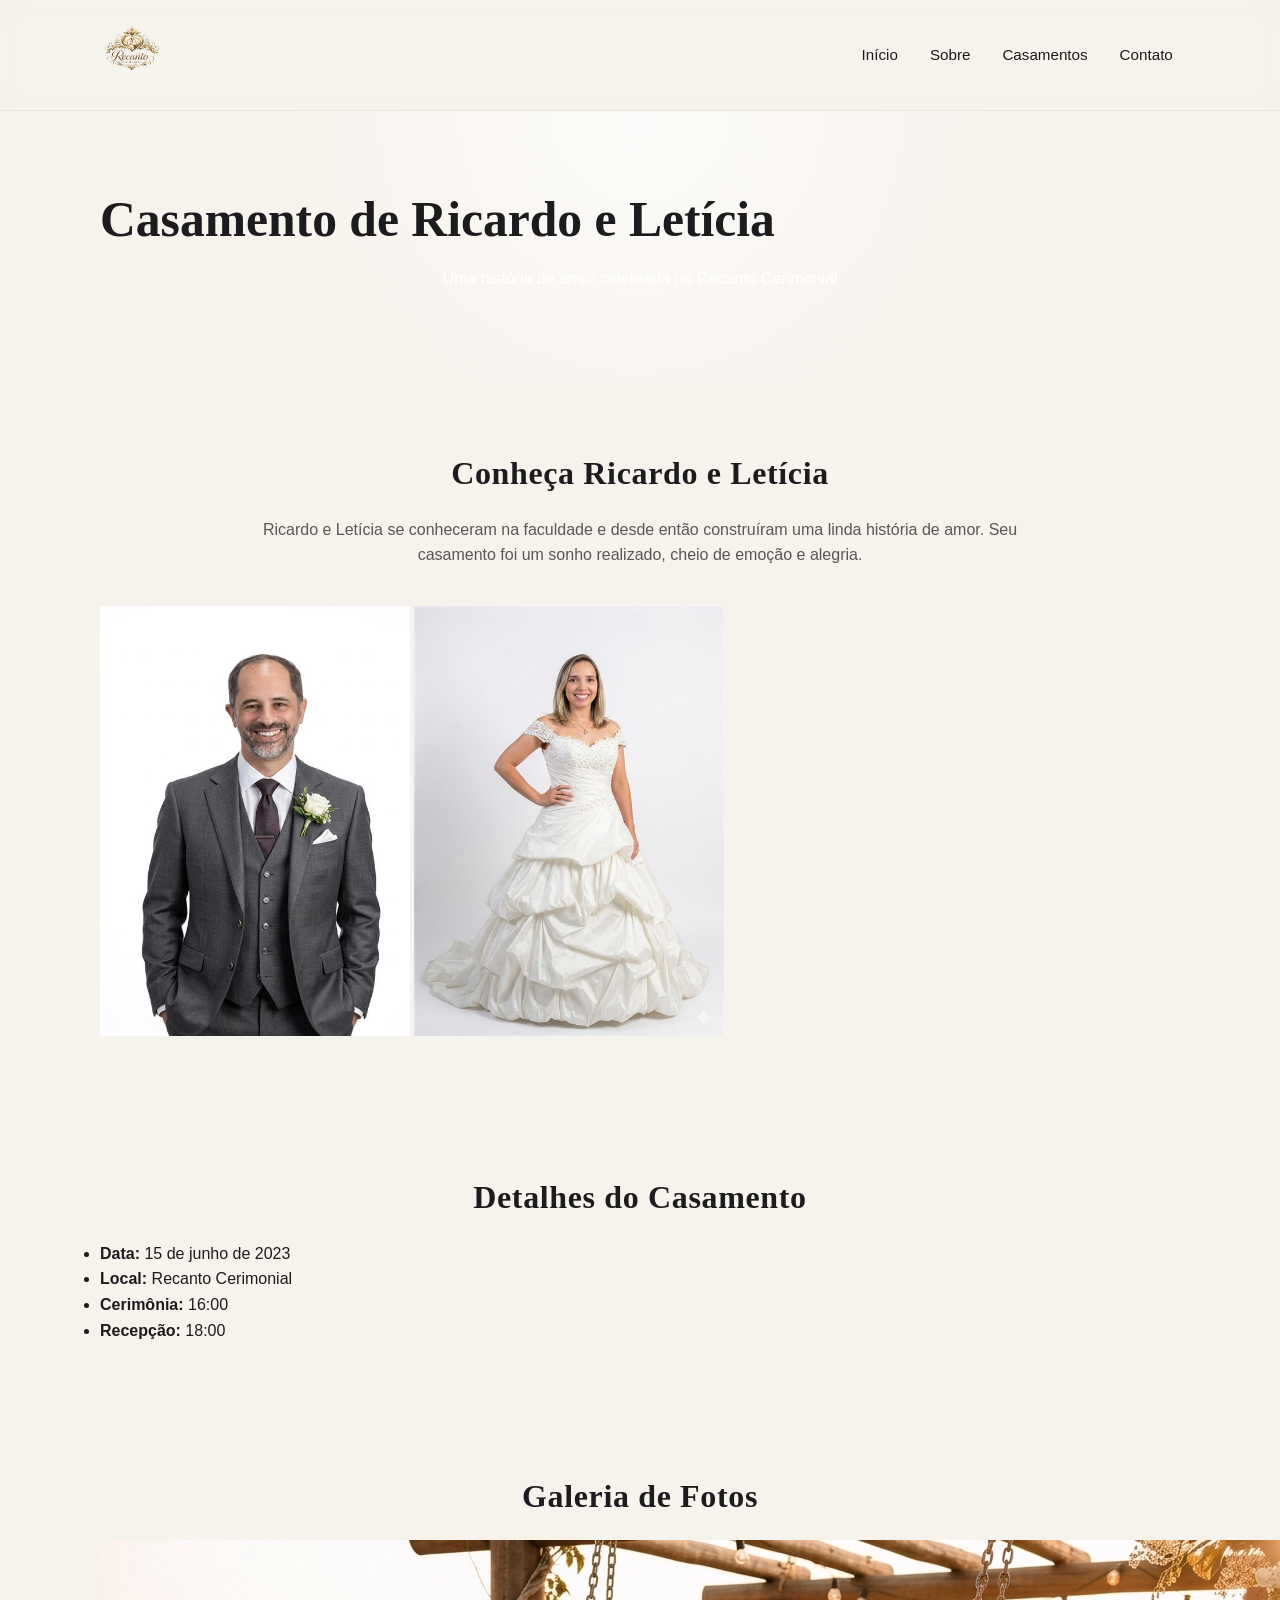
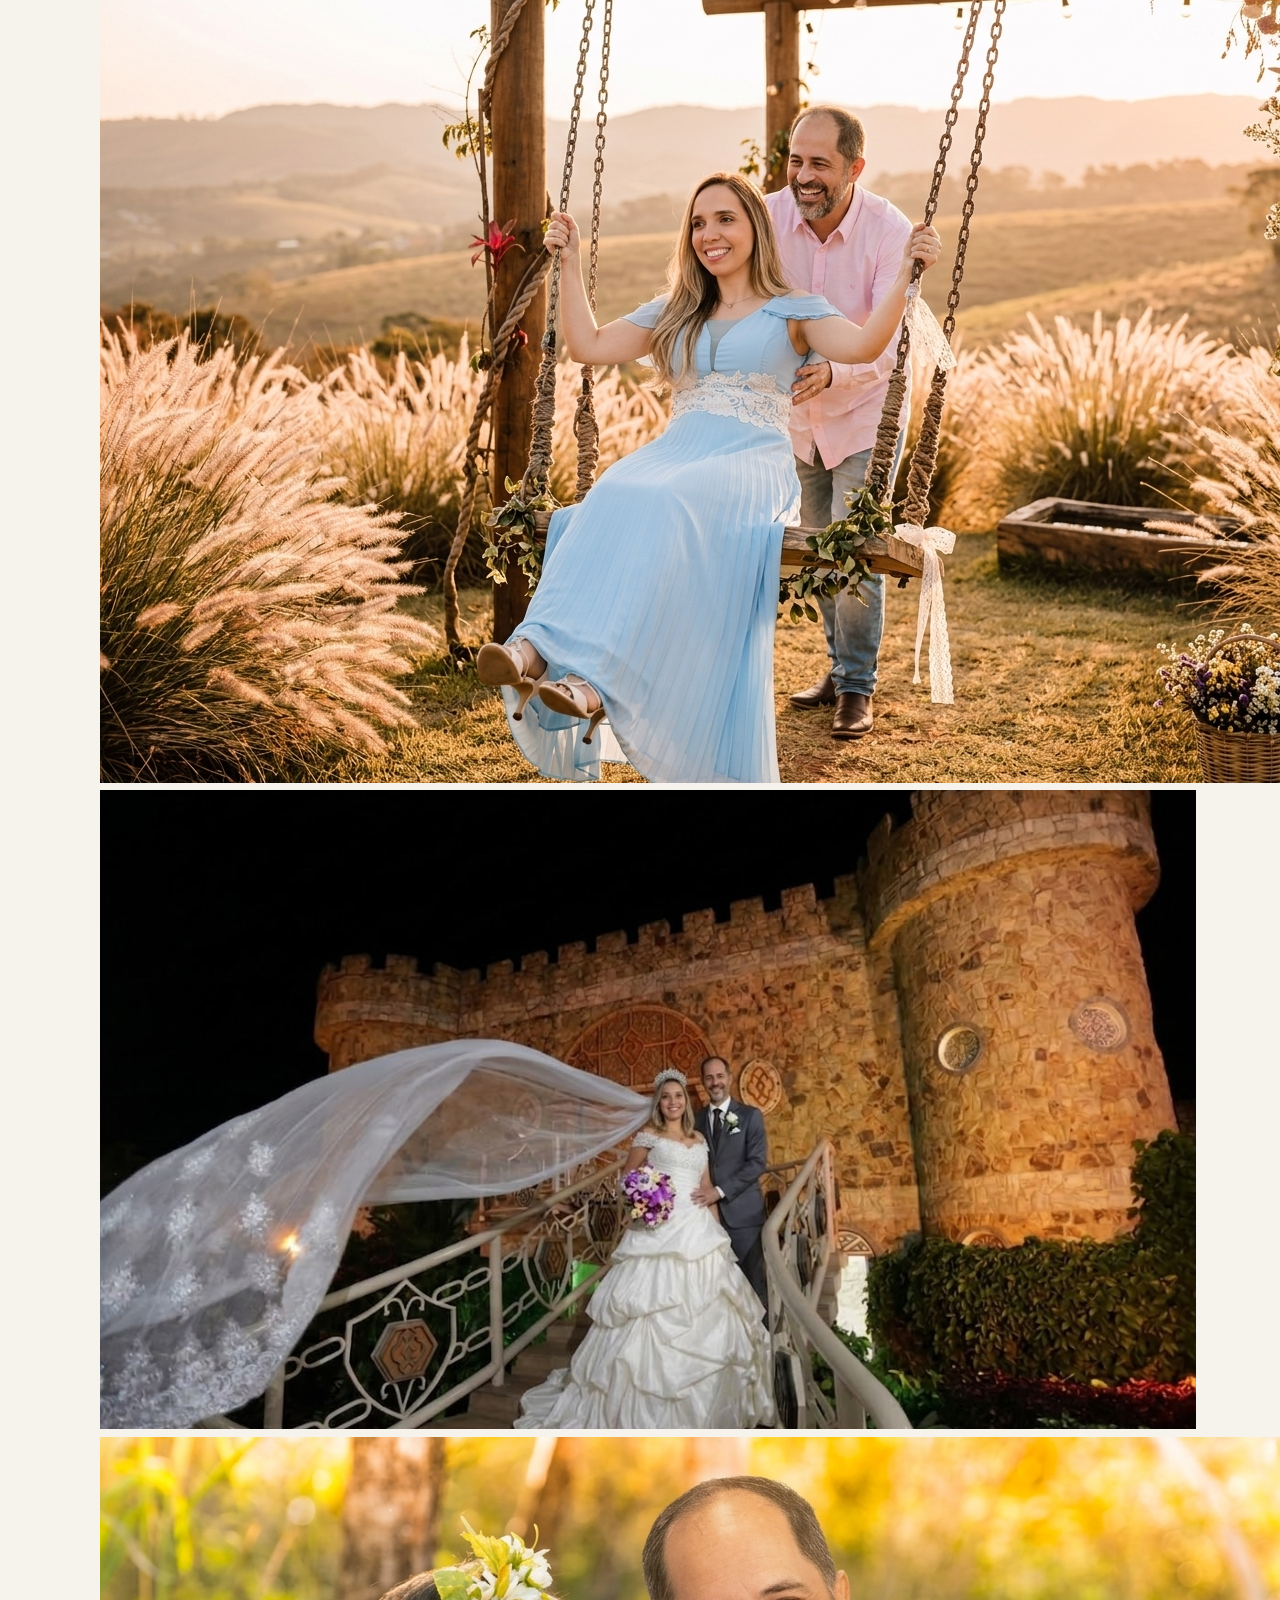
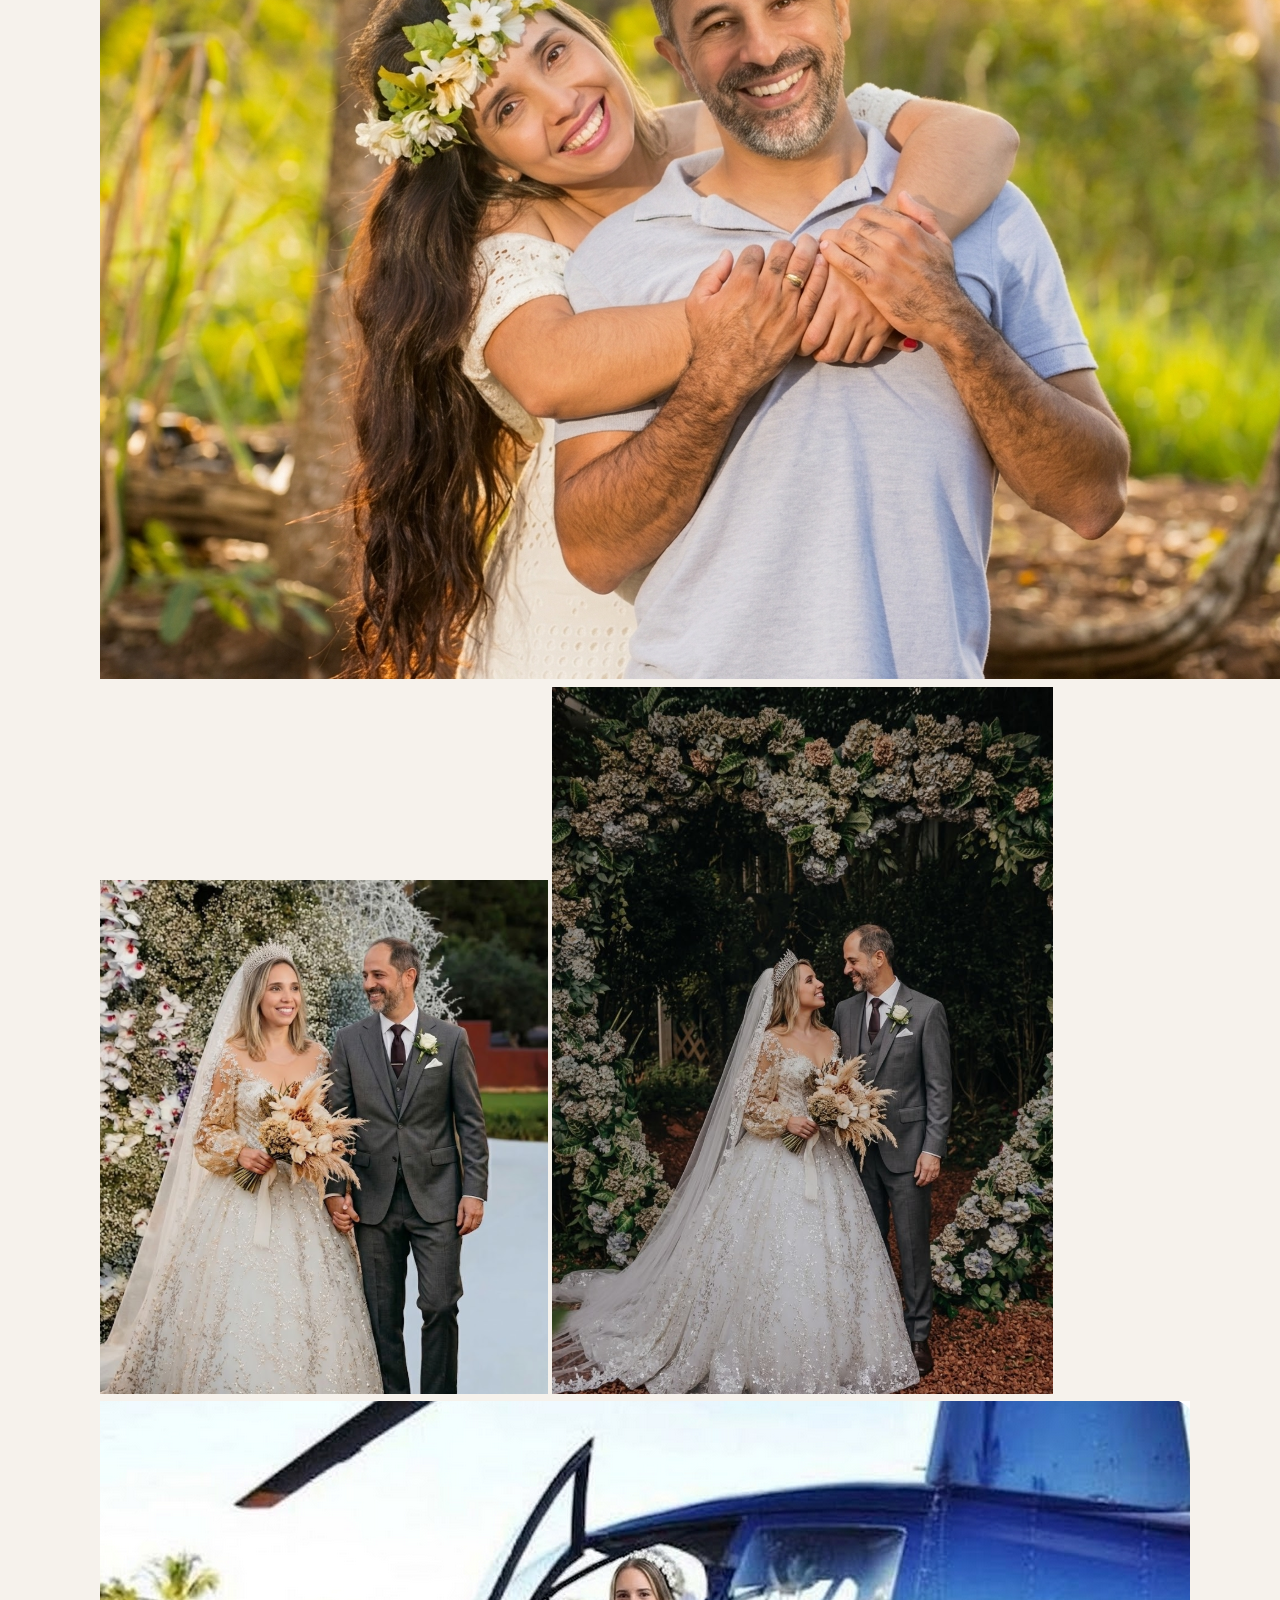
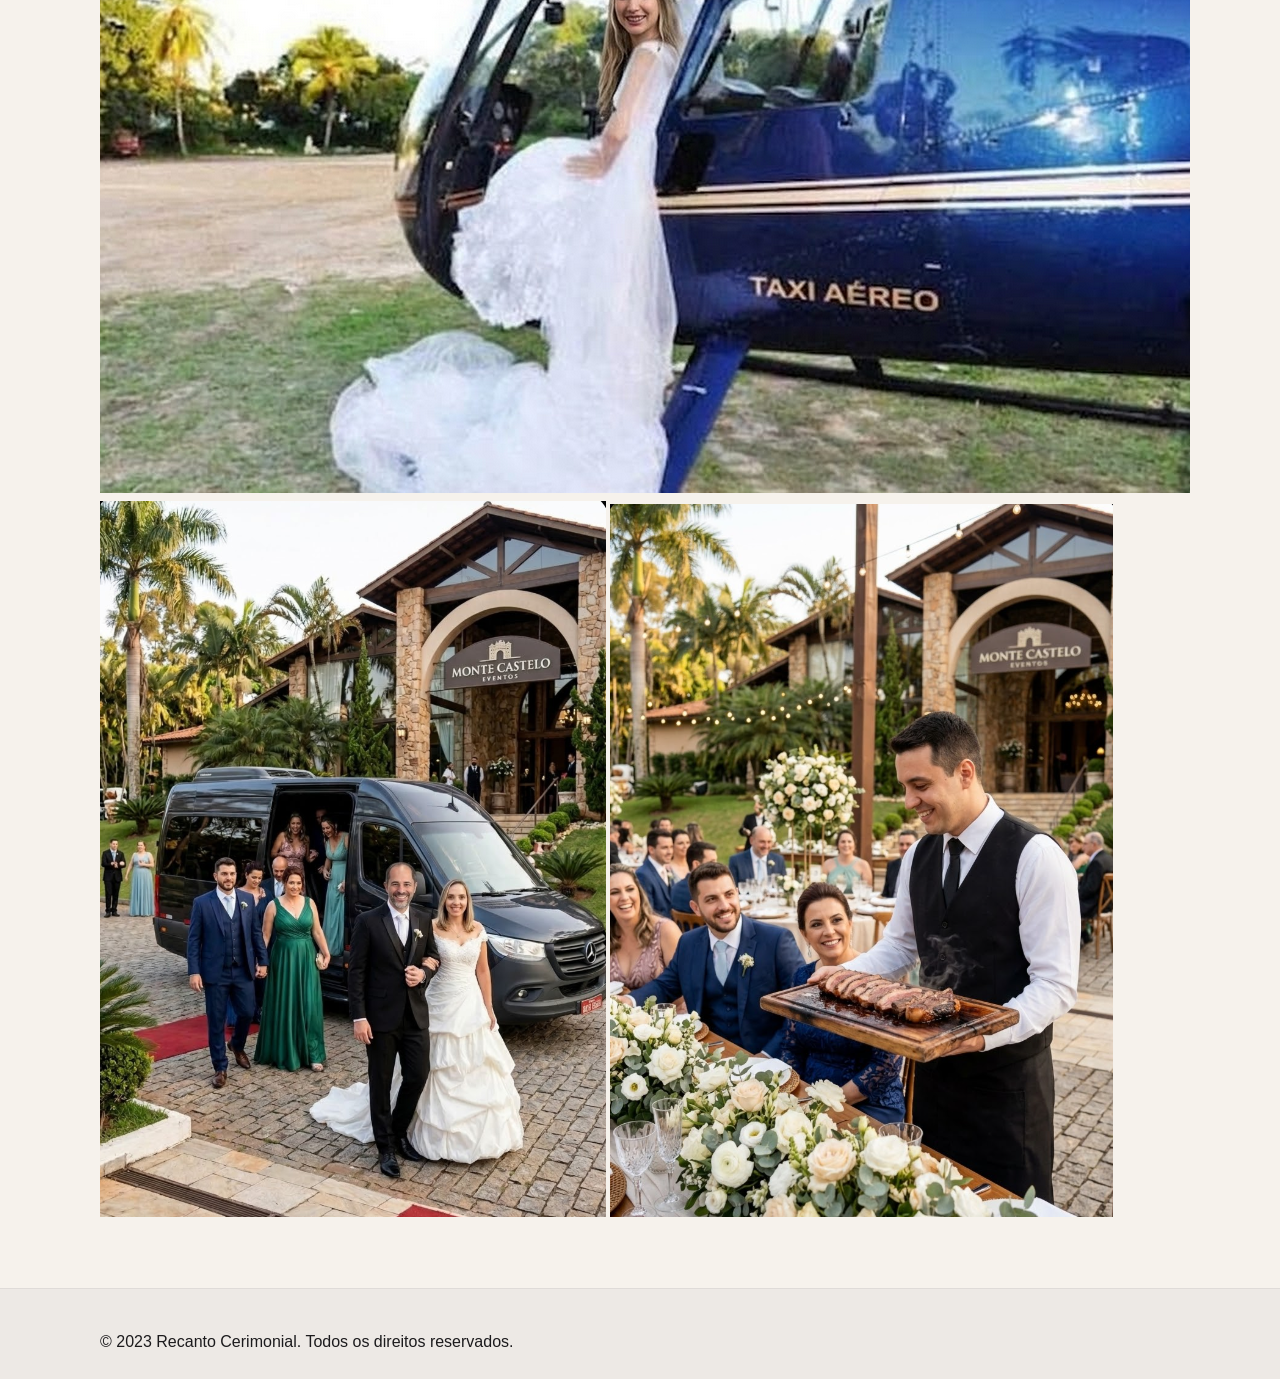
==== commit 27b497d9: "Imagens finais" ====
--- a/Recanto Cerimonial/RicardoLeticia.html
+++ b/Recanto Cerimonial/RicardoLeticia.html
@@ -1,138 +1,83 @@
 <!DOCTYPE html>
-<html lang="en">
-    <head>
-        <meta charset="UTF-8">
-        <meta name="viewport" content="width=device-width, initial-scale=1.0">
-        <title>Recanto Cerimonial - Agende o seu casamento</title>
-        <link rel="preconnect" href="https://fonts.googleapis.com">
-        <link rel="preconnect" href="https://fonts.gstatic.com" crossorigin>
-        <link href="https://fonts.googleapis.com/css2?family=Playfair+Display:wght@500;600;700&family=Inter:wght@300;400;500;600&display=swap" rel="stylesheet">
-        <link rel="stylesheet" href="css/styles.css">
-        <link rel="icon" type="image/png" href="IMAGENS/logohome.png">
-    </head>
-    <body>
-        <header class="site-header">
-            <div class="container header-inner">
-                <img src="./IMAGENS/Logo.png" alt="Logo Recanto Cerimonial" class="logo">
-                <nav class="nav">
-                    <a href="#sobre">Sobre</a>
-                    <a href="#servicos">Serviços</a>
-                    <a href="#depoimentos">Depoimentos</a>
-                    <a class="btn-primary"href="RicardoLeticia.html">Clientes satisfeitos</a>
-                </nav>
+<html lang="pt-BR">
+<head>
+    <meta charset="UTF-8">
+    <meta name="viewport" content="width=device-width, initial-scale=1.0">
+    <title>Casamento de Ricardo e Letícia - Recanto Cerimonial</title>
+    <link rel="stylesheet" href="css/styles.css">
+    <link rel="stylesheet" href="css/RicardoLeticia.css">
+</head>
+<body>
+    <!-- Header -->
+    <header class="site-header">
+        <div class="container header-inner">
+            <a href="index.html"><img src="./IMAGENS/Logo.png" alt="Logo Recanto Cerimonial" class="logo"></a>
+            <nav class="nav">
+                <a href="index.html">Início</a>
+                <a href="#sobre">Sobre</a>
+                <a href="#casamentos">Casamentos</a>
+                <a href="#contato">Contato</a>
+            </nav>
+        </div>
+    </header>
+
+    <!-- Hero Section -->
+    <section class="hero">
+        <div class="container">
+            <h1>Casamento de Ricardo e Letícia</h1>
+            <p style="color: white;">Uma história de amor celebrada no Recanto Cerimonial</p>
+        </div>
+    </section>
+
+    <!-- The Couple -->
+    <section class="couple">
+        <div class="container">
+            <h2>Conheça Ricardo e Letícia</h2>
+            <p>Ricardo e Letícia se conheceram na faculdade e desde então construíram uma linda história de amor. Seu casamento foi um sonho realizado, cheio de emoção e alegria.</p>
+            <div class="couple-photos">
+                <img src="./IMAGENS/ricardo.jpg" alt="Ricardo" width="310" height="430">
+                <img src="./IMAGENS/leticia.jpg" alt="Letícia" width="310" height="430">
             </div>
-        </header>
+        </div>
+    </section>
 
-        <main>
-            <section class="hero" id="home">
-                <div class="container hero-content">
-                    <div>
-                        <h1>O casamento dos seus sonhos começa aqui</h1>
-                        <p style="text-align: left; margin-left: 0;">Planejamos cada detalhe para tornar seu dia inesquecível. Escolha data, local e serviço, que nós cuidamos do resto.</p>
-                        <a class="btn-primary" href="#agendar">Agendar uma visita</a>
-                    </div>
-                    <div class="hero-image" aria-hidden="true"></div>
-                </div>
-            </section>
+    <!-- Wedding Details -->
+    <section class="details">
+        <div class="container">
+            <h2>Detalhes do Casamento</h2>
+            <ul>
+                <li><strong>Data:</strong> 15 de junho de 2023</li>
+                <li><strong>Local:</strong> Recanto Cerimonial</li>
+                <li><strong>Cerimônia:</strong> 16:00</li>
+                <li><strong>Recepção:</strong> 18:00</li>
+            </ul>
+        </div>
+    </section>
 
-            <section class="sobre" id="sobre">
-                <div class="container">
-                    <h2>Quem somos</h2>
-                    <p>No Recanto Cerimonial, oferecemos atendimento personalizado para casais que desejam vivenciar um evento único. Nossa equipe reúne experiência em decoração, buffet, música e coordenação para entregar um casamento memorável.</p>
-                </div>
-            </section>
+    <!-- Gallery -->
+    <section class="gallery">
+        <div class="container">
+            <h2>Galeria de Fotos</h2>
+            <div class="photos">
+                    <img src="./IMAGENS/Foto1.png" alt="Foto 1">
+                    <img src="./IMAGENS/Foto2.png" alt="Foto 2">
 
-            <section class="servicos" id="servicos">
-                <div class="container">
-                    <h2>Nossos serviços</h2>
-                    <div class="cards">
-                        <article class="card">
-                            <h3>Planejamento completo</h3>
-                            <p>Do conceito à execução, cuidamos de todo o cronograma, fornecedores e logística do seu grande dia.</p>
-                        </article>
-                        <article class="card">
-                            <h3>Decoração personalizada</h3>
-                            <p>Montámos cenários que reflitam a identidade do casal, com flores, iluminação e ambientação única.</p>
-                        </article>
-                        <article class="card">
-                            <h3>Assessoria e cerimonial</h3>
-                            <p>Equipe especializada para conduzir cerimonia, recepção e garantir que tudo aconteça no tempo certo.</p>
-                        </article>
-                    </div>
-                </div>
-            </section>
+                    <img src="./IMAGENS/Foto3.png" alt="Foto 3">
+                    <img src="./IMAGENS/Foto4.png" alt="Foto 4">
 
-            <section class="agendar" id="agendar">
-                <div class="container">
-                    <h2>Agende uma visita</h2>
-                    <p>Preencha o formulário abaixo e entraremos em contato para montar a proposta perfeita para você.</p>
-                    <form class="form" action="#" method="post">
-                        <div class="form-grid">
-                            <label>
-                                Nome
-                                <input type="text" name="nome" placeholder="Seu nome" required>
-                            </label>
-                            <label>
-                                E-mail
-                                <input type="email" name="email" placeholder="seu@exemplo.com" required>
-                            </label>
-                            <label>
-                                Data do casamento
-                                <input type="date" name="data" required>
-                            </label>
-                            <label>
-                                Local (cidade / estado)
-                                <input type="text" name="local" placeholder="Onde será o evento" required>
-                            </label>
-                        </div>
-                        <label class="full-width">
-                            Mensagem (opcional)
-                            <textarea name="mensagem" rows="4" placeholder="Conte-nos mais sobre sua ideia"></textarea>
-                        </label>
-                        <button class="btn-primary" type="submit">Enviar pedido</button>
-                    </form>
-                </div>
-            </section>
+                    <img src="./IMAGENS/Foto5.png" alt="Foto 5">
+                    <img src="./IMAGENS/Foto6.png" alt="Foto 6">
+                    <img src="./IMAGENS/Foto7.png" alt="Foto 7">
+                    <img src="./IMAGENS/Foto8.png" alt="Foto 8">
+            </div>
+        </div>
+    </section>
 
-            <section class="depoimentos" id="depoimentos">
-                <div class="container">
-                    <h2>O que nossos casais dizem</h2>
-                    <div class="testimonials">
-                        <blockquote>
-                            “O Recanto Cerimonial tornou nosso casamento mágico. Cada detalhe foi perfeito e a equipe se antecipou a tudo.”
-                            <footer>— Ana & João</footer>
-                        </blockquote>
-                        <blockquote>
-                            “Atendimento impecável e muita criatividade no projeto. Recomendamos para quem quer tranquilidade no dia.”
-                            <footer>— Luiza & Paulo</footer>
-                        </blockquote>
-                    </div>
-                </div>
-            </section>
-        </main>
-
-        <footer class="site-footer">
-            <div class="container footer-inner">
-                <div>
-                    <h3>Recanto Cerimonial</h3>
-                    <p>Rua Exemplo, 123 • Bairro dos Sonhos • Cidade dos Noivos</p>
-                    <p>Email: contato@recantocerimonial.com | Tel: (11) 99999-9999</p>
-                </div>
-                <div class="footer-links">
-                    <a href="#sobre">Sobre</a>
-                    <a href="#servicos">Serviços</a>
-                    <a href="#agendar">Agendar</a>
-                </div>
-            </div>
-            <div class="footer-bottom">
-                <p>© <span id="year"></span> Recanto Cerimonial. Todos os direitos reservados.</p>
-            </div>
-        </footer>
-
-        <script>
-            document.getElementById('year').textContent = new Date().getFullYear();
-        </script>
-    </body>
-</html>
-    </body>
-</html>
+    <!-- Footer -->
+    <footer class="site-footer">
+        <div class="container">
+            <p>&copy; 2023 Recanto Cerimonial. Todos os direitos reservados.</p>
+        </div>
+    </footer>
+</body>
+</html>
--- a/Recanto Cerimonial/css/RicardoLeticia.css
+++ b/Recanto Cerimonial/css/RicardoLeticia.css
@@ -0,0 +1,346 @@
+/* Reset Básico */
+* {
+  box-sizing: border-box;
+  margin: 0;
+  padding: 0;
+}
+
+:root {
+  --color-bg: #f6f2ec;
+  --color-primary: #b58c4d;
+  --color-primary-dark: #8c6d3f;
+  --color-text: #1c1b1d;
+  --color-muted: rgba(28, 27, 29, 0.72);
+  --color-card: rgba(255, 255, 255, 0.88);
+  --color-border: rgba(28, 27, 29, 0.12);
+  --shadow: 0 16px 40px rgba(25, 21, 49, 0.07);
+  --radius: 14px;
+  --max-width: 1080px;
+  --font: "Inter", -apple-system, BlinkMacSystemFont, "Segoe UI", Roboto, sans-serif;
+  --font-heading: "Playfair Display", serif;
+}
+
+html, body {
+  height: 100%;
+}
+
+body {
+  font-family: var(--font);
+  background: var(--color-bg);
+  color: var(--color-text);
+  line-height: 1.6;
+}
+
+::selection {
+  background: rgba(181, 140, 77, 0.35);
+}
+
+a {
+  color: inherit;
+  text-decoration: none;
+}
+
+.container {
+  width: min(92%, var(--max-width));
+  margin: 0 auto;
+}
+
+/* Header */
+.site-header {
+  position: sticky;
+  top: 0;
+  background: rgba(246, 242, 236, 0.82);
+  backdrop-filter: blur(12px);
+  border-bottom: 1px solid rgba(0, 0, 0, 0.06);
+  z-index: 10;
+}
+
+.header-inner {
+  display: flex;
+  align-items: center;
+  justify-content: space-between;
+  padding: 1.2rem 0;
+}
+
+.logo {
+  font-family: var(--font-heading);
+  font-weight: 700;
+  letter-spacing: 0.1em;
+  font-size: 1.2rem;
+  text-transform: uppercase;
+  width: 5vw;
+}
+
+.nav {
+  display: flex;
+  align-items: center;
+  gap: 1.1rem;
+}
+
+.nav a {
+  font-size: 0.95rem;
+  padding: 0.35rem 0.45rem;
+  border-radius: 10px;
+  transition: background 0.2s ease;
+  font-weight: 500;
+}
+
+.nav a:hover {
+  background: rgba(181, 140, 77, 0.12);
+}
+
+.btn-primary {
+  display: inline-flex;
+  align-items: center;
+  justify-content: center;
+  padding: 0.75rem 1.35rem;
+  background: linear-gradient(135deg, rgba(181, 140, 77, 1), rgba(140, 109, 63, 1));
+  border: none;
+  border-radius: 999px;
+  color: #fff;
+  cursor: pointer;
+  font-weight: 600;
+  transition: transform 0.2s ease, box-shadow 0.2s ease;
+  text-decoration: none;
+}
+
+.btn-primary:hover {
+  transform: translateY(-1px);
+  box-shadow: 0 18px 45px rgba(181, 140, 77, 0.35);
+}
+
+/* Hero */
+.hero {
+  padding: 5rem 0 4rem;
+  background: radial-gradient(circle at top center, rgba(255,255,255,0.7) 0%, rgba(246,242,236,1) 55%);
+}
+
+.hero-content {
+  display: grid;
+  grid-template-columns: 1.1fr 1fr;
+  gap: 3rem;
+  align-items: center;
+}
+
+.hero h1 {
+  font-family: var(--font-heading);
+  font-size: clamp(2rem, 4vw, 3.1rem);
+  margin-bottom: 1.1rem;
+  line-height: 1.15;
+}
+
+.hero p {
+  margin-bottom: 1.8rem;
+  color: var(--color-muted);
+  max-width: 520px;
+}
+
+.hero-image {
+  height: 420px;
+  border-radius: calc(var(--radius) * 1.2);
+  background: linear-gradient(140deg, rgba(0, 0, 0, 0.42), rgba(0, 0, 0, 0.12)),
+    url("https://storage.alboom.ninja/sites/5809/albuns/1065641/onde-casar-em-gramado-casamento-dos-sonhos.jpg?t=1663327310") center/cover no-repeat;
+  box-shadow: var(--shadow);
+  border: 1px solid var(--color-border);
+}
+
+/* Seções */
+section {
+  padding: 4rem 0;
+}
+
+section h2 {
+  font-size: 2rem;
+  margin-bottom: 1.1rem;
+  text-align: center;
+  font-family: var(--font-heading);
+  letter-spacing: 0.02em;
+}
+
+section p {
+  color: var(--color-muted);
+  text-align: center;
+  max-width: 760px;
+  margin: 0 auto 2.4rem;
+}
+
+.sobre {
+  background: rgba(255, 255, 255, 0.75);
+}
+
+.servicos .cards {
+  display: grid;
+  grid-template-columns: repeat(auto-fit, minmax(240px, 1fr));
+  gap: 1.6rem;
+  margin-top: 1.5rem;
+}
+
+.card {
+  padding: 1.8rem 1.6rem;
+  border-radius: var(--radius);
+  background: var(--color-card);
+  box-shadow: var(--shadow);
+  border: 1px solid var(--color-border);
+  text-align: center;
+}
+
+.card h3 {
+  margin-bottom: 0.7rem;
+  font-family: var(--font-heading);
+}
+
+/* Form */
+.agendar .form {
+  max-width: 800px;
+  margin: 0 auto;
+  padding: 2.2rem;
+  border-radius: var(--radius);
+  background: rgba(255, 255, 255, 0.85);
+  box-shadow: var(--shadow);
+  border: 1px solid var(--color-border);
+}
+
+.form-grid {
+  display: grid;
+  grid-template-columns: repeat(auto-fit, minmax(220px, 1fr));
+  gap: 1.25rem;
+}
+
+label {
+  display: flex;
+  flex-direction: column;
+  font-weight: 600;
+  font-size: 0.95rem;
+  color: var(--color-text);
+}
+
+input,
+textarea {
+  margin-top: 0.6rem;
+  padding: 0.75rem 0.85rem;
+  border-radius: 12px;
+  border: 1px solid rgba(28, 27, 29, 0.14);
+  background: rgba(255, 255, 255, 0.9);
+  font-family: inherit;
+  font-size: 0.95rem;
+  color: var(--color-text);
+}
+
+input:focus,
+textarea:focus {
+  outline: none;
+  border-color: rgba(181, 140, 77, 0.8);
+  box-shadow: 0 0 0 4px rgba(181, 140, 77, 0.18);
+}
+
+.full-width {
+  width: 100%;
+  margin-top: 1.4rem;
+}
+
+.form button {
+  margin-top: 1.6rem;
+  width: 100%;
+  letter-spacing: 0.04em;
+}
+
+/* Depoimentos */
+.depoimentos {
+  background: rgba(255, 255, 255, 0.6);
+}
+
+.testimonials {
+  display: grid;
+  grid-template-columns: repeat(auto-fit, minmax(240px, 1fr));
+  gap: 1.4rem;
+  margin-top: 1.2rem;
+}
+
+blockquote {
+  padding: 1.6rem;
+  border-radius: var(--radius);
+  background: var(--color-card);
+  box-shadow: var(--shadow);
+  border-left: 4px solid rgba(181, 140, 77, 0.9);
+  color: var(--color-muted);
+  font-style: italic;
+}
+
+blockquote footer {
+  margin-top: 1rem;
+  font-weight: 600;
+  color: var(--color-text);
+  font-style: normal;
+}
+
+/* Rodapé */
+.site-footer {
+  padding: 2.5rem 0 1.5rem;
+  background: rgba(25, 21, 49, 0.04);
+  border-top: 1px solid rgba(0, 0, 0, 0.06);
+}
+
+.footer-inner {
+  display: flex;
+  flex-wrap: wrap;
+  gap: 2rem;
+  justify-content: space-between;
+  align-items: flex-start;
+}
+
+.footer-inner h3 {
+  margin-bottom: 0.75rem;
+}
+
+.footer-links {
+  display: flex;
+  flex-direction: column;
+  gap: 0.35rem;
+}
+
+.footer-links a {
+  font-weight: 600;
+  color: var(--color-muted);
+}
+
+.footer-links a:hover {
+  color: var(--color-text);
+}
+
+.footer-bottom {
+  margin-top: 2rem;
+  text-align: center;
+  color: var(--color-muted);
+  font-size: 0.9rem;
+}
+
+/* Responsividade */
+@media (max-width: 900px) {
+  .hero-content {
+    grid-template-columns: 1fr;
+  }
+
+  .hero-image {
+    height: 320px;
+  }
+
+  .header-inner {
+    flex-direction: column;
+    gap: 1rem;
+  }
+
+  .nav {
+    flex-wrap: wrap;
+    justify-content: center;
+  }
+}
+
+@media (max-width: 520px) {
+  .btn-primary {
+    width: 100%;
+  }
+
+  .form button {
+    max-width: 420px;
+  }
+}
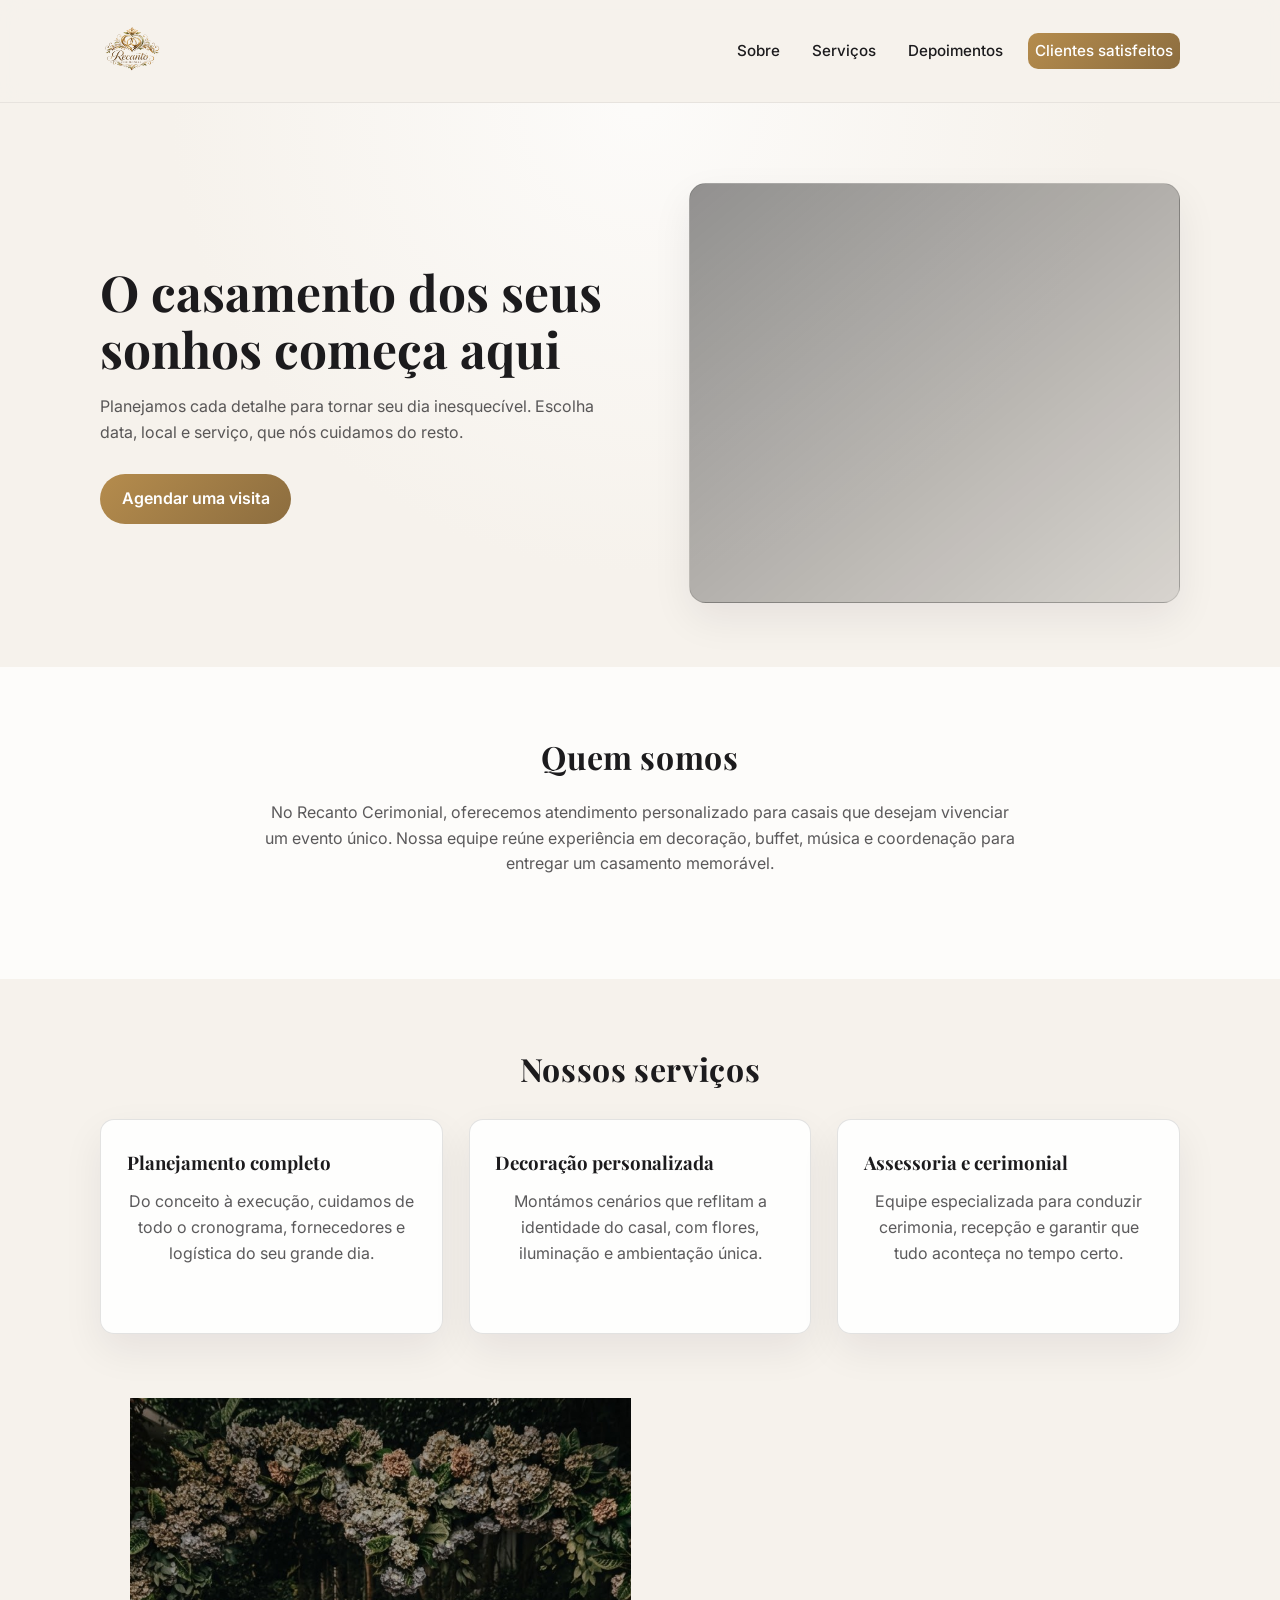
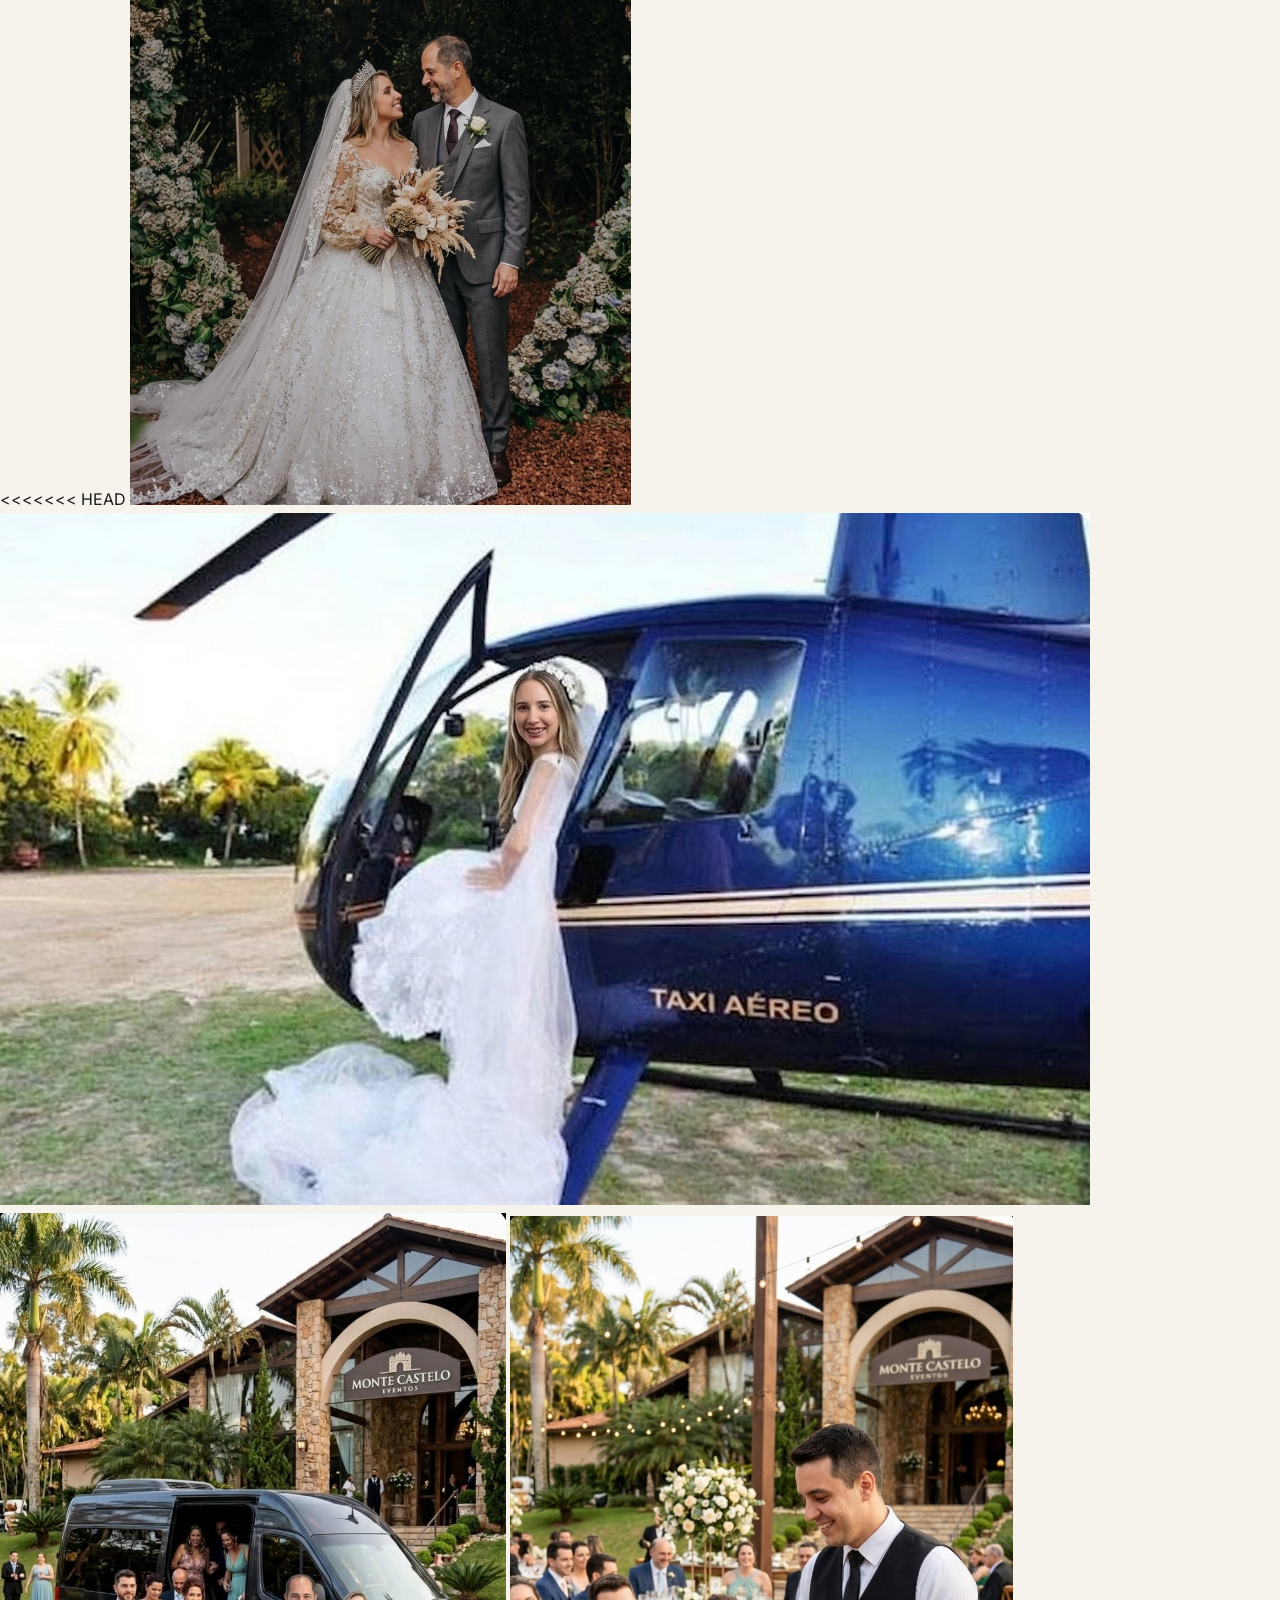
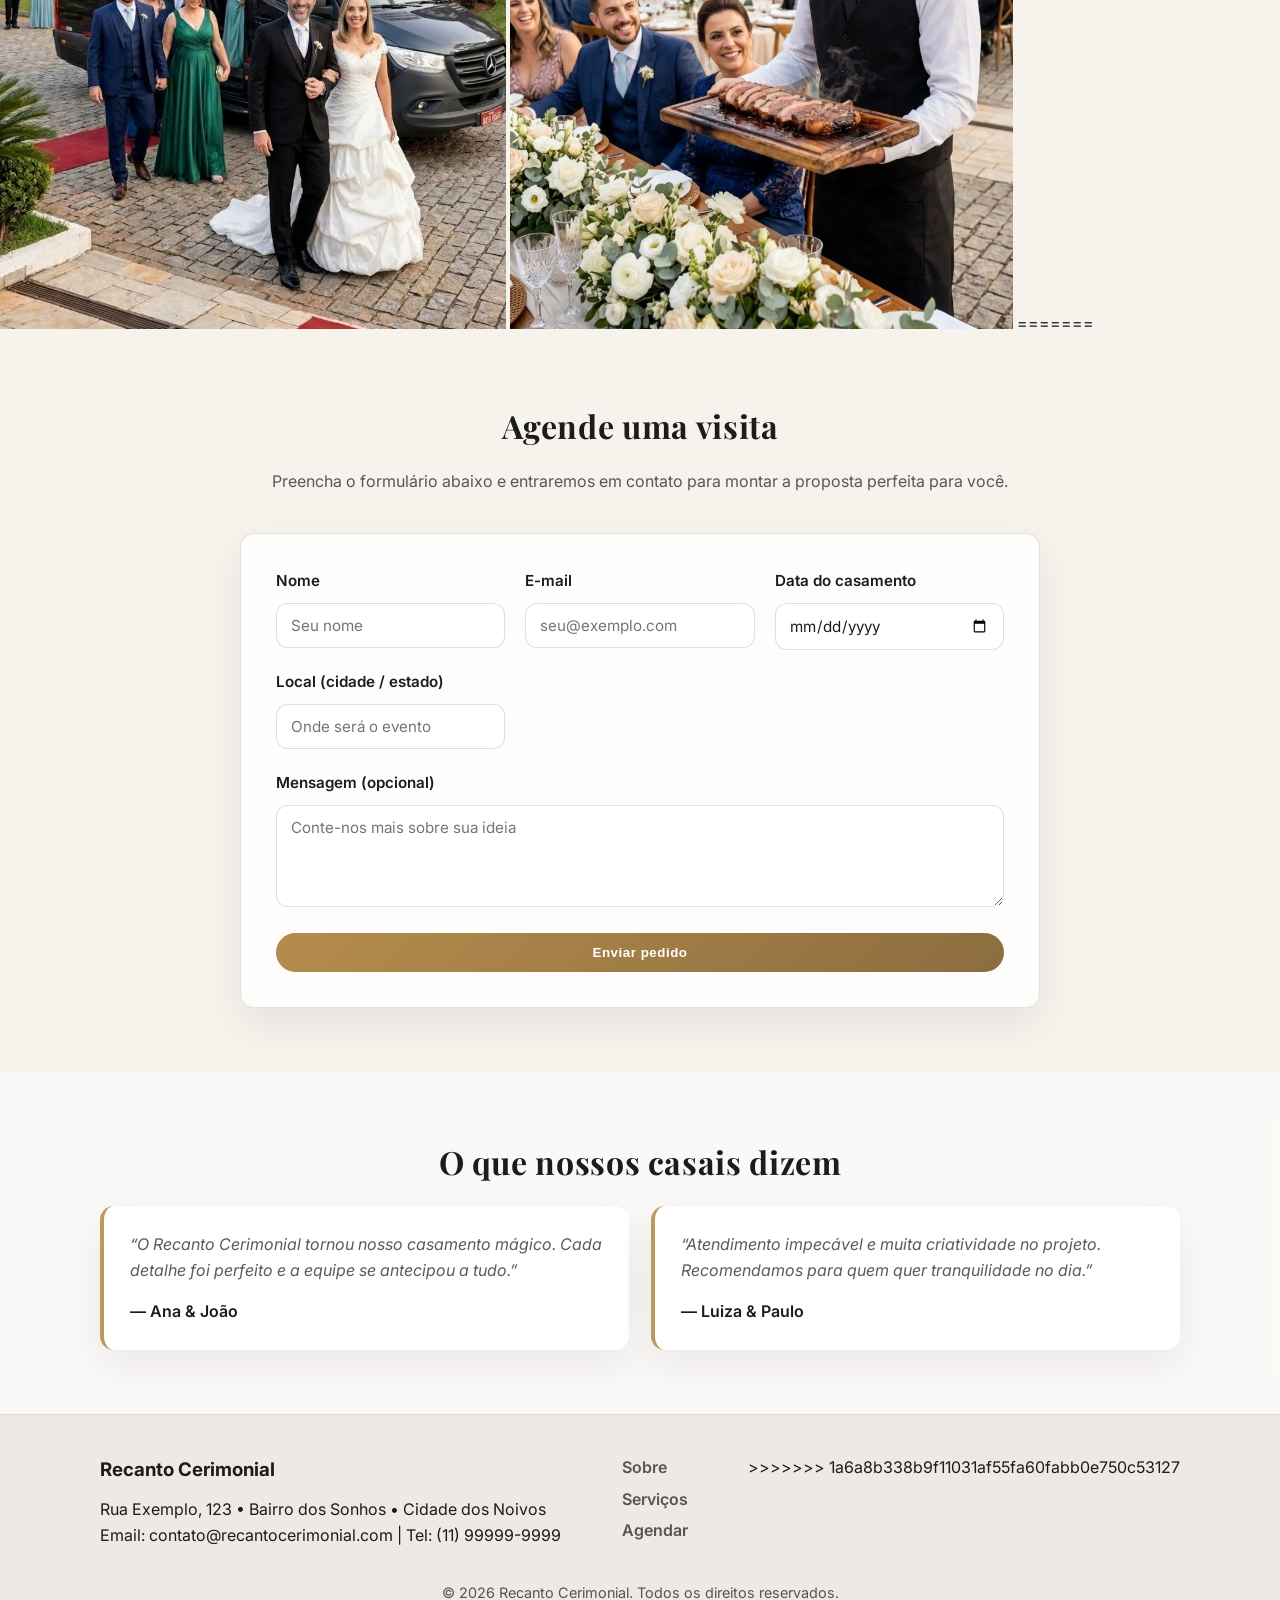
==== commit 6fd61712: "Versão final" ====
--- a/Recanto Cerimonial/RicardoLeticia.html
+++ b/Recanto Cerimonial/RicardoLeticia.html
@@ -1,83 +1,145 @@
 <!DOCTYPE html>
-<html lang="pt-BR">
-<head>
-    <meta charset="UTF-8">
-    <meta name="viewport" content="width=device-width, initial-scale=1.0">
-    <title>Casamento de Ricardo e Letícia - Recanto Cerimonial</title>
-    <link rel="stylesheet" href="css/styles.css">
-    <link rel="stylesheet" href="css/RicardoLeticia.css">
-</head>
-<body>
-    <!-- Header -->
-    <header class="site-header">
-        <div class="container header-inner">
-            <a href="index.html"><img src="./IMAGENS/Logo.png" alt="Logo Recanto Cerimonial" class="logo"></a>
-            <nav class="nav">
-                <a href="index.html">Início</a>
-                <a href="#sobre">Sobre</a>
-                <a href="#casamentos">Casamentos</a>
-                <a href="#contato">Contato</a>
-            </nav>
-        </div>
-    </header>
+<html lang="en">
+    <head>
+        <meta charset="UTF-8">
+        <meta name="viewport" content="width=device-width, initial-scale=1.0">
+        <title>Recanto Cerimonial - Agende o seu casamento</title>
+        <link rel="preconnect" href="https://fonts.googleapis.com">
+        <link rel="preconnect" href="https://fonts.gstatic.com" crossorigin>
+        <link href="https://fonts.googleapis.com/css2?family=Playfair+Display:wght@500;600;700&family=Inter:wght@300;400;500;600&display=swap" rel="stylesheet">
+        <link rel="stylesheet" href="css/styles.css">
+        <link rel="icon" type="image/png" href="IMAGENS/logohome.png">
+    </head>
+    <body>
+        <header class="site-header">
+            <div class="container header-inner">
+                <img src="./IMAGENS/Logo.png" alt="Logo Recanto Cerimonial" class="logo">
+                <nav class="nav">
+                    <a href="#sobre">Sobre</a>
+                    <a href="#servicos">Serviços</a>
+                    <a href="#depoimentos">Depoimentos</a>
+                    <a class="btn-primary"href="RicardoLeticia.html">Clientes satisfeitos</a>
+                </nav>
+            </div>
+        </header>
 
-    <!-- Hero Section -->
-    <section class="hero">
-        <div class="container">
-            <h1>Casamento de Ricardo e Letícia</h1>
-            <p style="color: white;">Uma história de amor celebrada no Recanto Cerimonial</p>
-        </div>
-    </section>
+        <main>
+            <section class="hero" id="home">
+                <div class="container hero-content">
+                    <div>
+                        <h1>O casamento dos seus sonhos começa aqui</h1>
+                        <p style="text-align: left; margin-left: 0;">Planejamos cada detalhe para tornar seu dia inesquecível. Escolha data, local e serviço, que nós cuidamos do resto.</p>
+                        <a class="btn-primary" href="#agendar">Agendar uma visita</a>
+                    </div>
+                    <div class="hero-image" aria-hidden="true"></div>
+                </div>
+            </section>
 
-    <!-- The Couple -->
-    <section class="couple">
-        <div class="container">
-            <h2>Conheça Ricardo e Letícia</h2>
-            <p>Ricardo e Letícia se conheceram na faculdade e desde então construíram uma linda história de amor. Seu casamento foi um sonho realizado, cheio de emoção e alegria.</p>
-            <div class="couple-photos">
-                <img src="./IMAGENS/ricardo.jpg" alt="Ricardo" width="310" height="430">
-                <img src="./IMAGENS/leticia.jpg" alt="Letícia" width="310" height="430">
-            </div>
-        </div>
-    </section>
+            <section class="sobre" id="sobre">
+                <div class="container">
+                    <h2>Quem somos</h2>
+                    <p>No Recanto Cerimonial, oferecemos atendimento personalizado para casais que desejam vivenciar um evento único. Nossa equipe reúne experiência em decoração, buffet, música e coordenação para entregar um casamento memorável.</p>
+                </div>
+            </section>
 
-    <!-- Wedding Details -->
-    <section class="details">
-        <div class="container">
-            <h2>Detalhes do Casamento</h2>
-            <ul>
-                <li><strong>Data:</strong> 15 de junho de 2023</li>
-                <li><strong>Local:</strong> Recanto Cerimonial</li>
-                <li><strong>Cerimônia:</strong> 16:00</li>
-                <li><strong>Recepção:</strong> 18:00</li>
-            </ul>
-        </div>
-    </section>
+            <section class="servicos" id="servicos">
+                <div class="container">
+                    <h2>Nossos serviços</h2>
+                    <div class="cards">
+                        <article class="card">
+                            <h3>Planejamento completo</h3>
+                            <p>Do conceito à execução, cuidamos de todo o cronograma, fornecedores e logística do seu grande dia.</p>
+                        </article>
+                        <article class="card">
+                            <h3>Decoração personalizada</h3>
+                            <p>Montámos cenários que reflitam a identidade do casal, com flores, iluminação e ambientação única.</p>
+                        </article>
+                        <article class="card">
+                            <h3>Assessoria e cerimonial</h3>
+                            <p>Equipe especializada para conduzir cerimonia, recepção e garantir que tudo aconteça no tempo certo.</p>
+                        </article>
+                    </div>
+                </div>
+            </section>
 
-    <!-- Gallery -->
-    <section class="gallery">
-        <div class="container">
-            <h2>Galeria de Fotos</h2>
-            <div class="photos">
-                    <img src="./IMAGENS/Foto1.png" alt="Foto 1">
-                    <img src="./IMAGENS/Foto2.png" alt="Foto 2">
-
-                    <img src="./IMAGENS/Foto3.png" alt="Foto 3">
-                    <img src="./IMAGENS/Foto4.png" alt="Foto 4">
-
+<<<<<<< HEAD
                     <img src="./IMAGENS/Foto5.png" alt="Foto 5">
                     <img src="./IMAGENS/Foto6.png" alt="Foto 6">
                     <img src="./IMAGENS/Foto7.png" alt="Foto 7">
                     <img src="./IMAGENS/Foto8.png" alt="Foto 8">
+=======
+            <section class="agendar" id="agendar">
+                <div class="container">
+                    <h2>Agende uma visita</h2>
+                    <p>Preencha o formulário abaixo e entraremos em contato para montar a proposta perfeita para você.</p>
+                    <form class="form" action="#" method="post">
+                        <div class="form-grid">
+                            <label>
+                                Nome
+                                <input type="text" name="nome" placeholder="Seu nome" required>
+                            </label>
+                            <label>
+                                E-mail
+                                <input type="email" name="email" placeholder="seu@exemplo.com" required>
+                            </label>
+                            <label>
+                                Data do casamento
+                                <input type="date" name="data" required>
+                            </label>
+                            <label>
+                                Local (cidade / estado)
+                                <input type="text" name="local" placeholder="Onde será o evento" required>
+                            </label>
+                        </div>
+                        <label class="full-width">
+                            Mensagem (opcional)
+                            <textarea name="mensagem" rows="4" placeholder="Conte-nos mais sobre sua ideia"></textarea>
+                        </label>
+                        <button class="btn-primary" type="submit">Enviar pedido</button>
+                    </form>
+                </div>
+            </section>
+
+            <section class="depoimentos" id="depoimentos">
+                <div class="container">
+                    <h2>O que nossos casais dizem</h2>
+                    <div class="testimonials">
+                        <blockquote>
+                            “O Recanto Cerimonial tornou nosso casamento mágico. Cada detalhe foi perfeito e a equipe se antecipou a tudo.”
+                            <footer>— Ana & João</footer>
+                        </blockquote>
+                        <blockquote>
+                            “Atendimento impecável e muita criatividade no projeto. Recomendamos para quem quer tranquilidade no dia.”
+                            <footer>— Luiza & Paulo</footer>
+                        </blockquote>
+                    </div>
+                </div>
+            </section>
+        </main>
+
+        <footer class="site-footer">
+            <div class="container footer-inner">
+                <div>
+                    <h3>Recanto Cerimonial</h3>
+                    <p>Rua Exemplo, 123 • Bairro dos Sonhos • Cidade dos Noivos</p>
+                    <p>Email: contato@recantocerimonial.com | Tel: (11) 99999-9999</p>
+                </div>
+                <div class="footer-links">
+                    <a href="#sobre">Sobre</a>
+                    <a href="#servicos">Serviços</a>
+                    <a href="#agendar">Agendar</a>
+                </div>
+>>>>>>> 1a6a8b338b9f11031af55fa60fabb0e750c53127
             </div>
-        </div>
-    </section>
+            <div class="footer-bottom">
+                <p>© <span id="year"></span> Recanto Cerimonial. Todos os direitos reservados.</p>
+            </div>
+        </footer>
 
-    <!-- Footer -->
-    <footer class="site-footer">
-        <div class="container">
-            <p>&copy; 2023 Recanto Cerimonial. Todos os direitos reservados.</p>
-        </div>
-    </footer>
-</body>
-</html>+        <script>
+            document.getElementById('year').textContent = new Date().getFullYear();
+        </script>
+    </body>
+</html>
+    </body>
+</html>
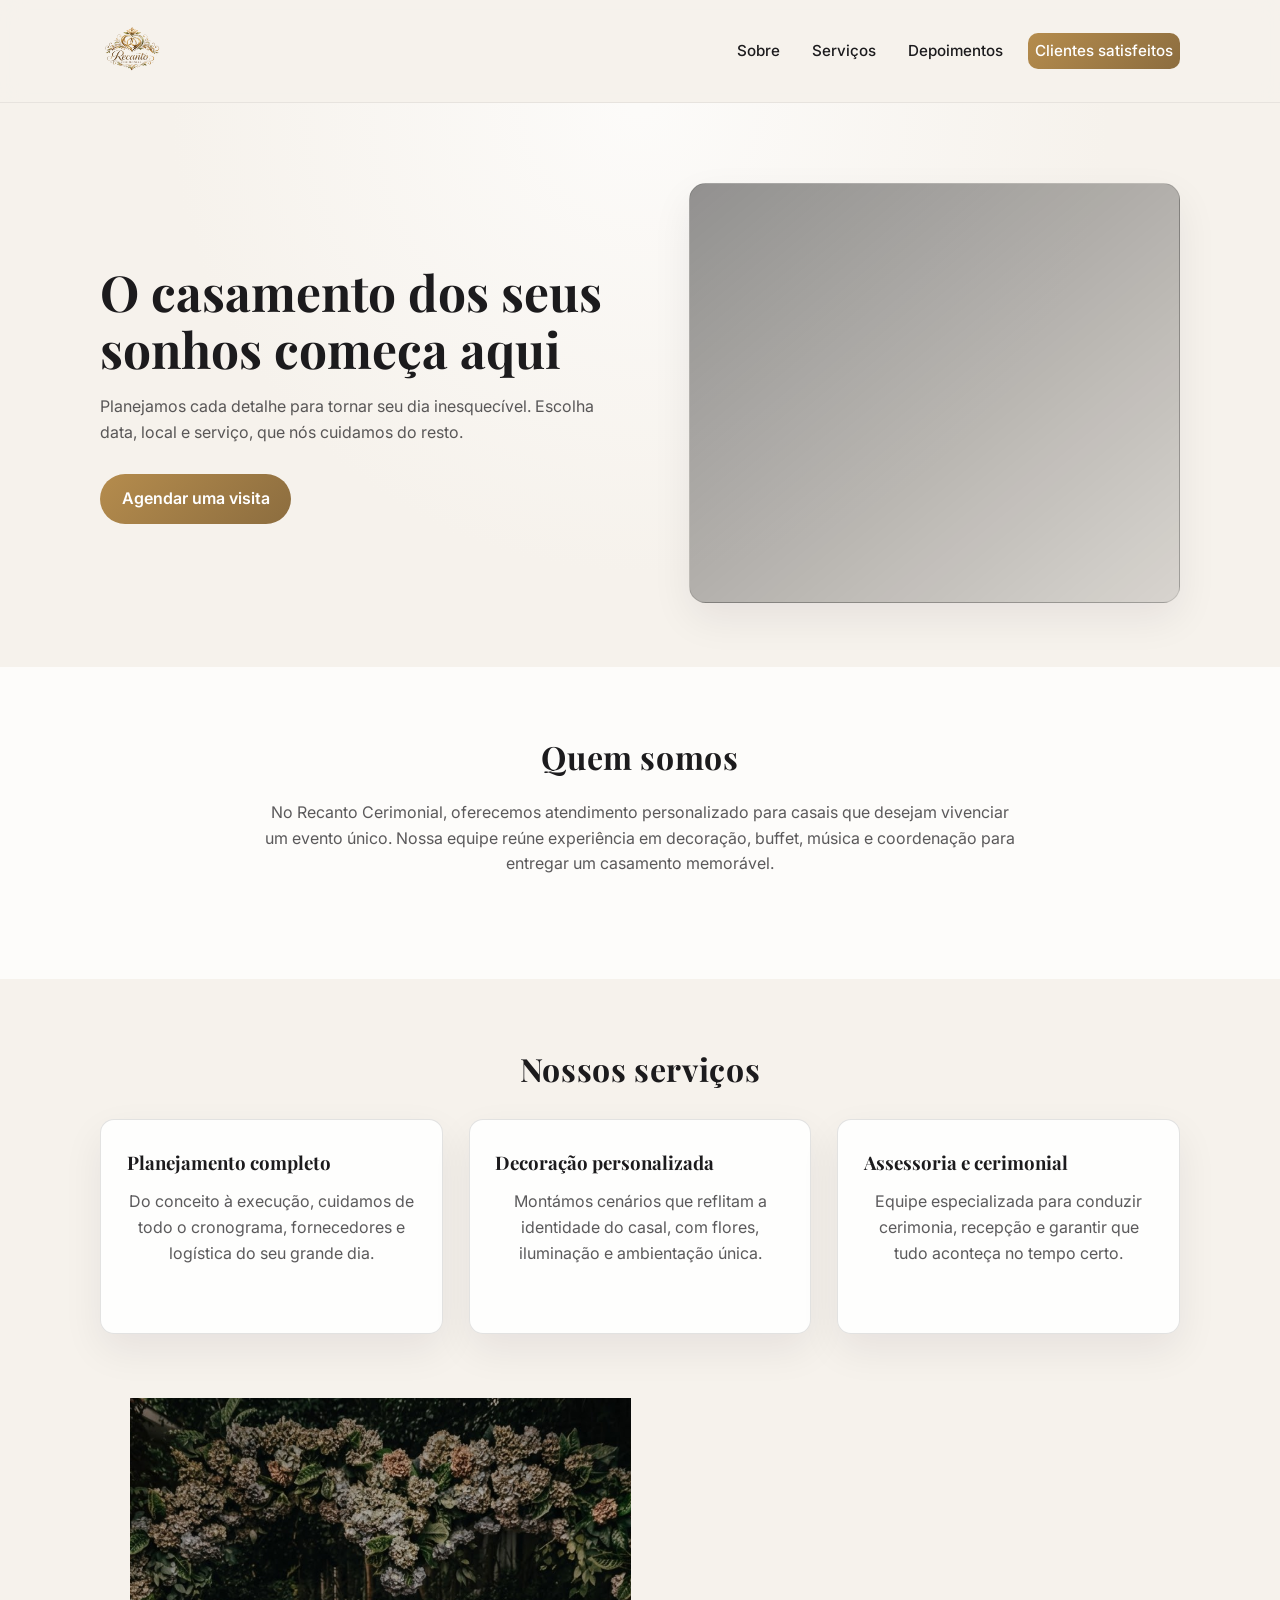
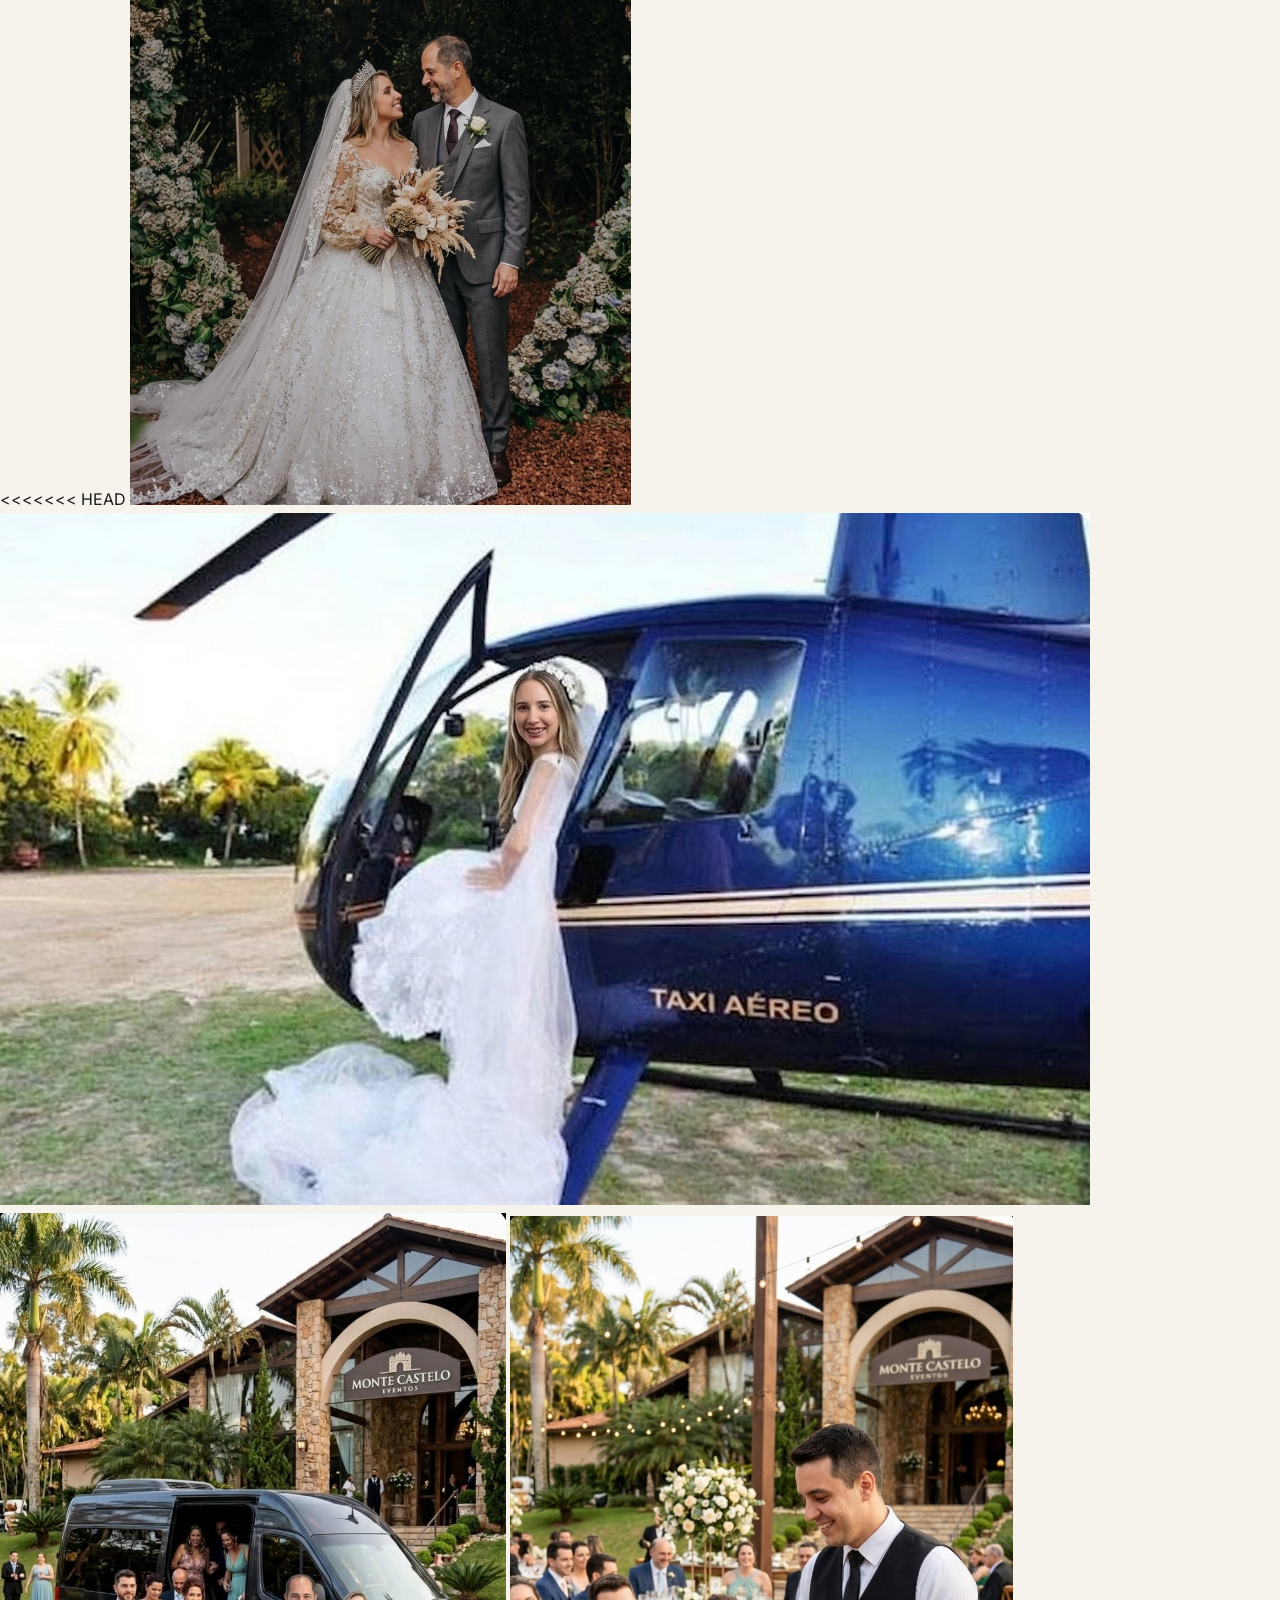
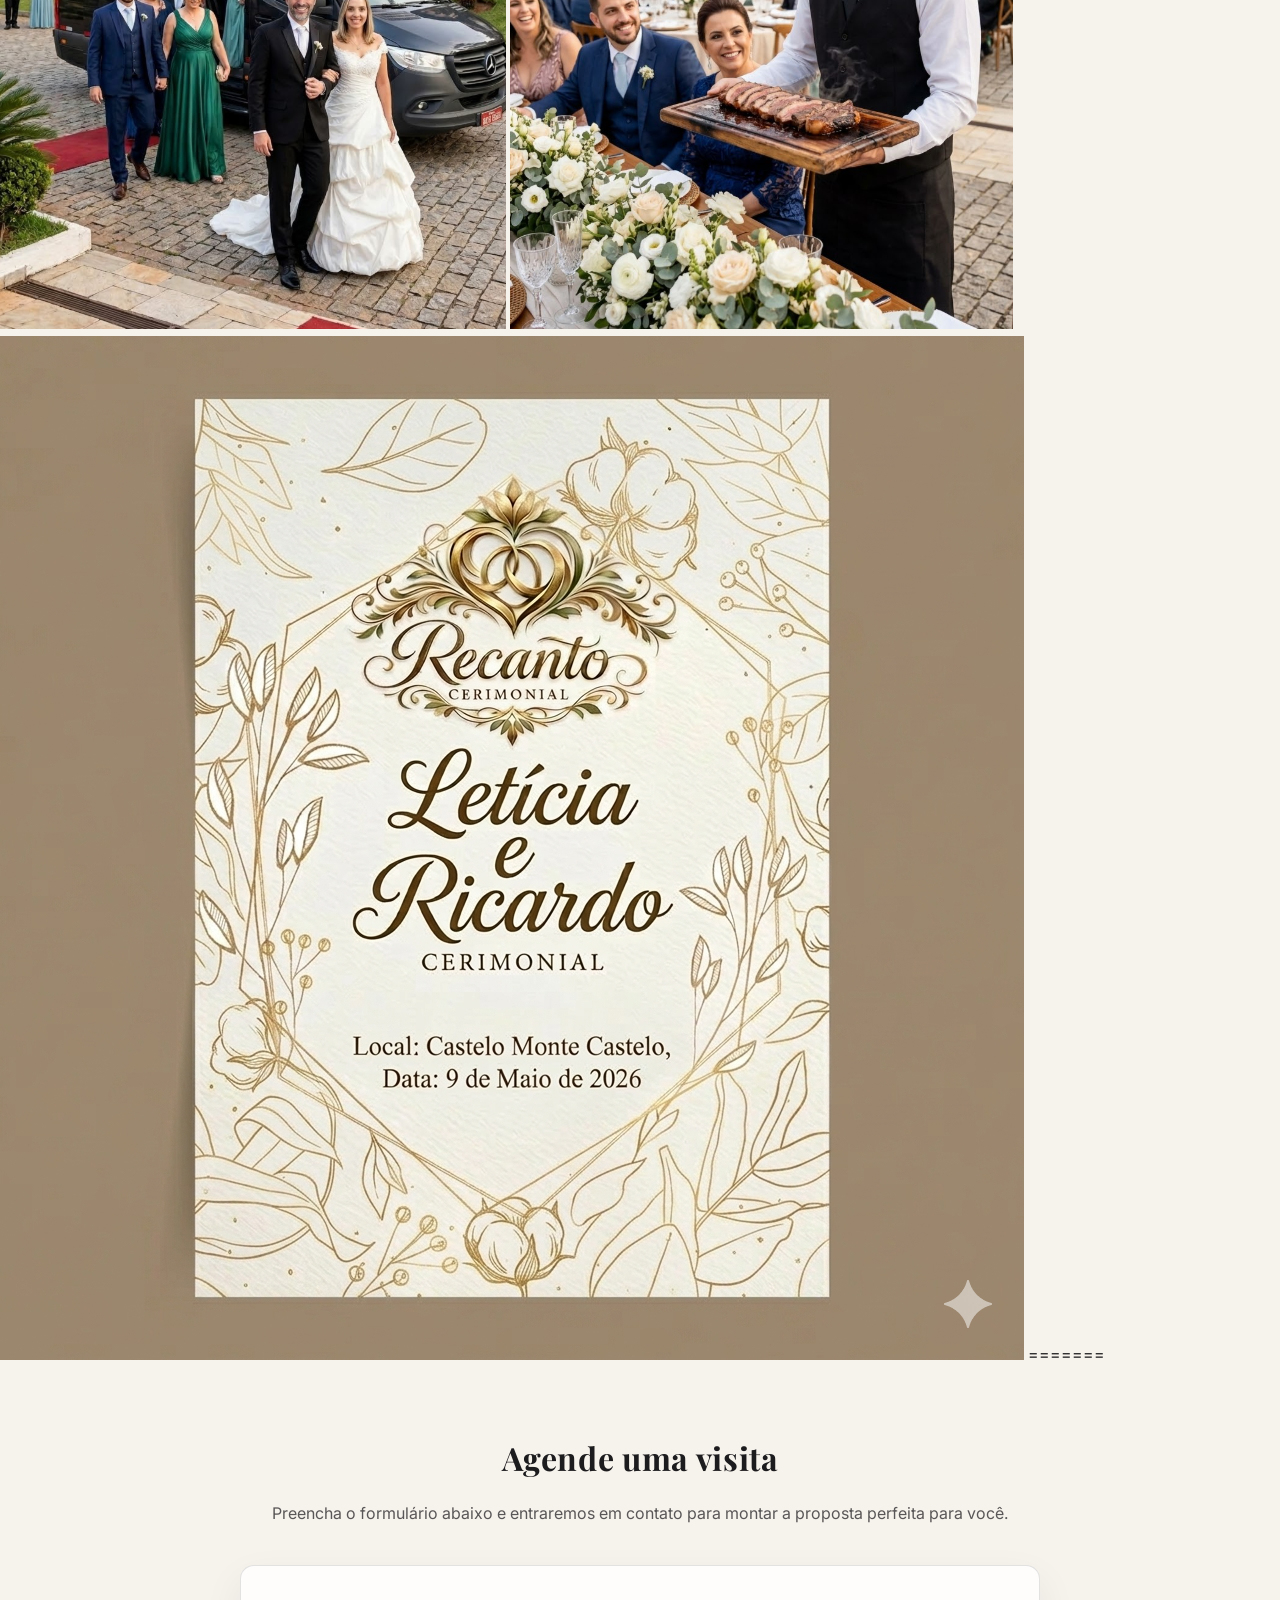
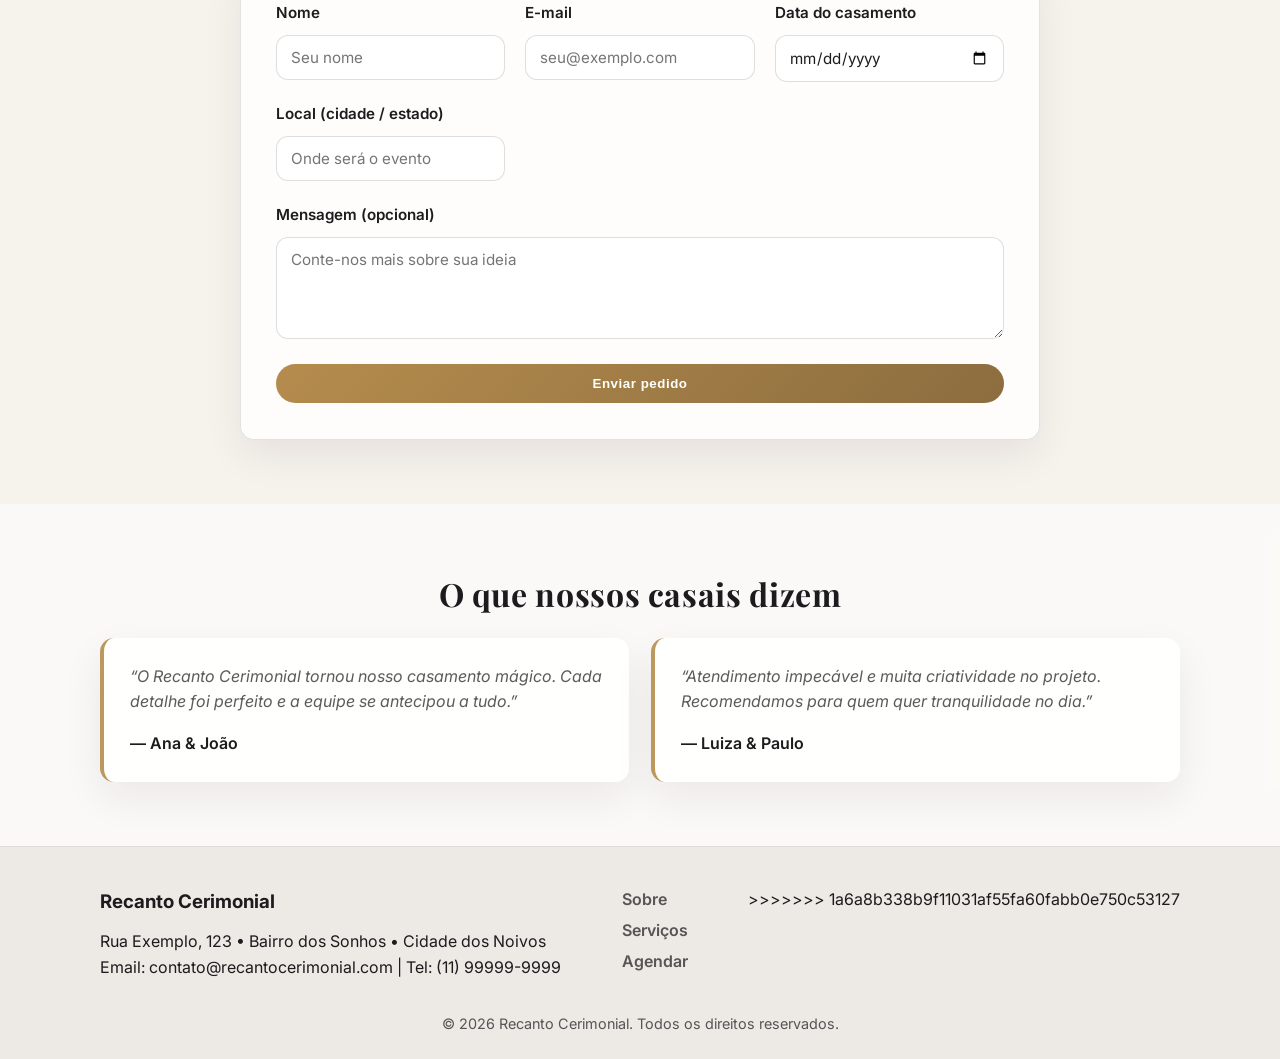
==== commit e42dfe68: "cartao convite" ====
--- a/Recanto Cerimonial/RicardoLeticia.html
+++ b/Recanto Cerimonial/RicardoLeticia.html
@@ -67,6 +67,7 @@
                     <img src="./IMAGENS/Foto6.png" alt="Foto 6">
                     <img src="./IMAGENS/Foto7.png" alt="Foto 7">
                     <img src="./IMAGENS/Foto8.png" alt="Foto 8">
+                    <img src="./IMAGENS/imagem.png" alt="Foto 8">
 =======
             <section class="agendar" id="agendar">
                 <div class="container">
